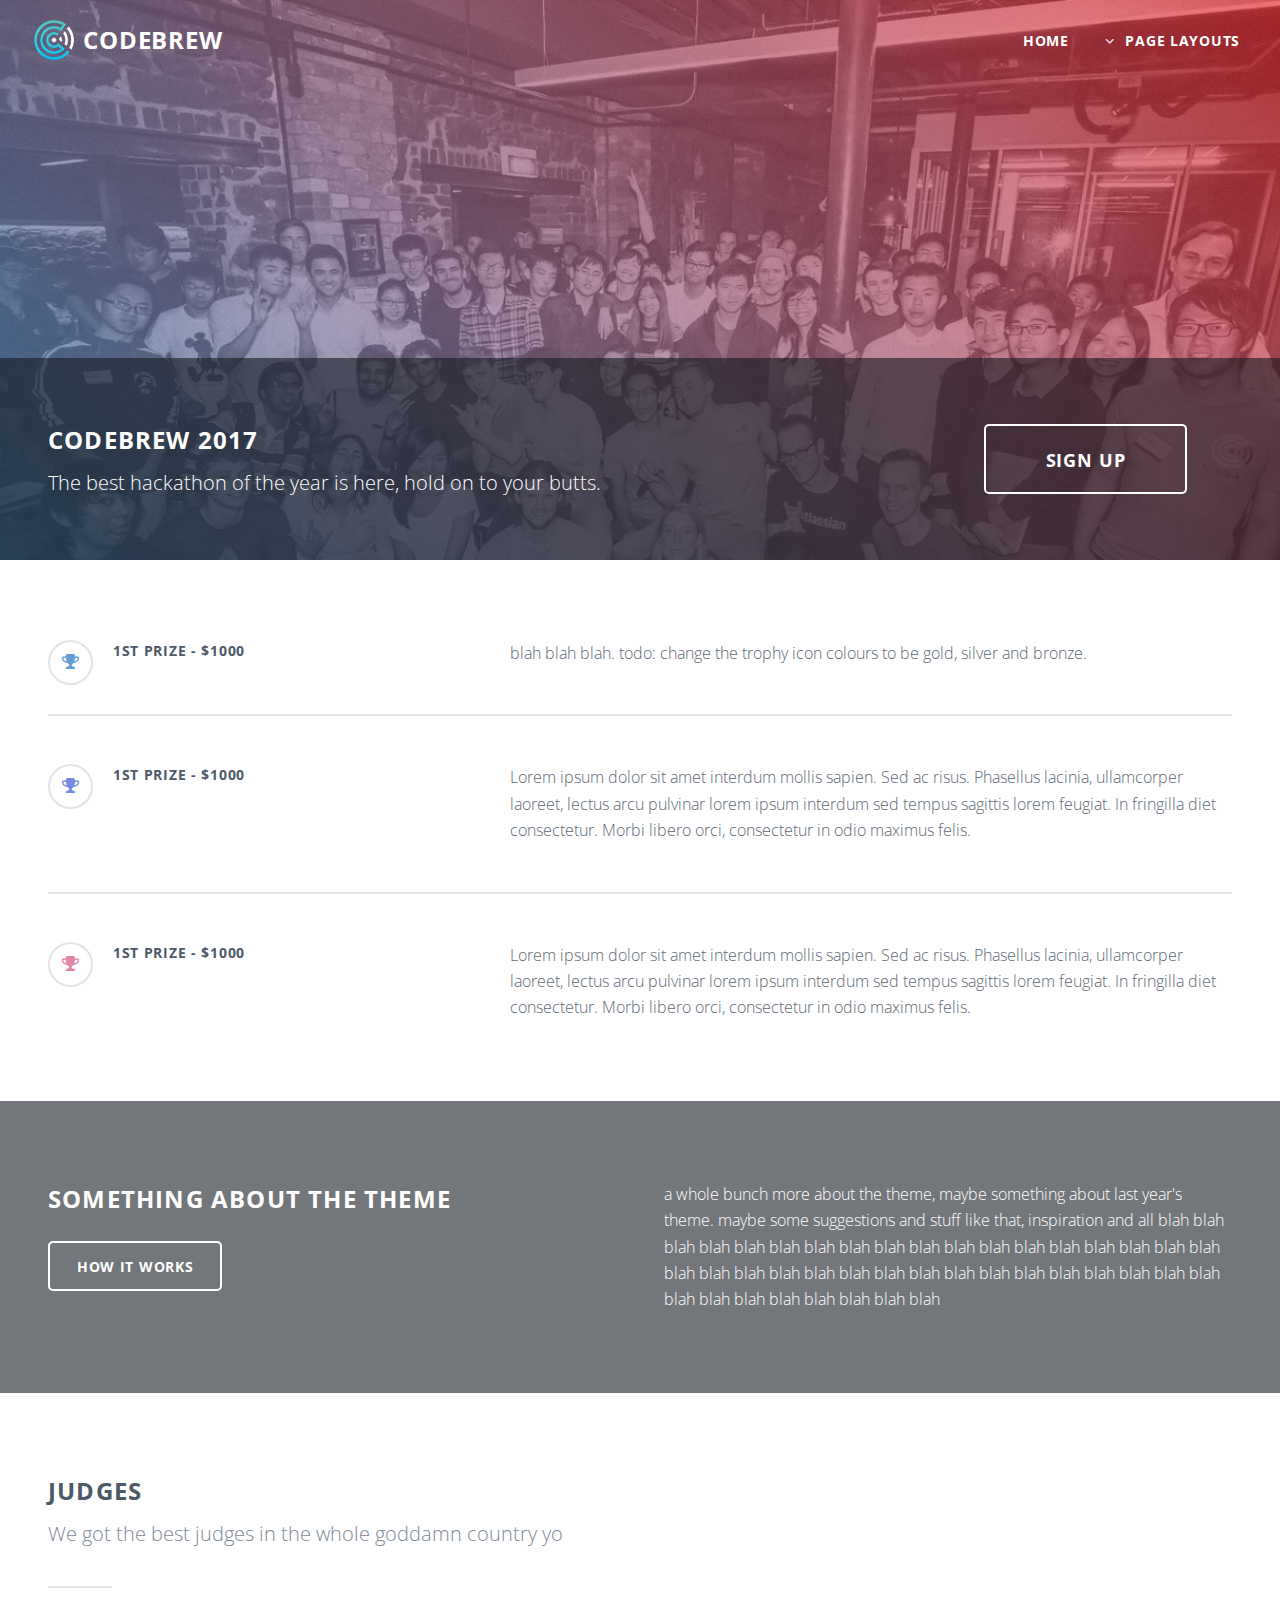
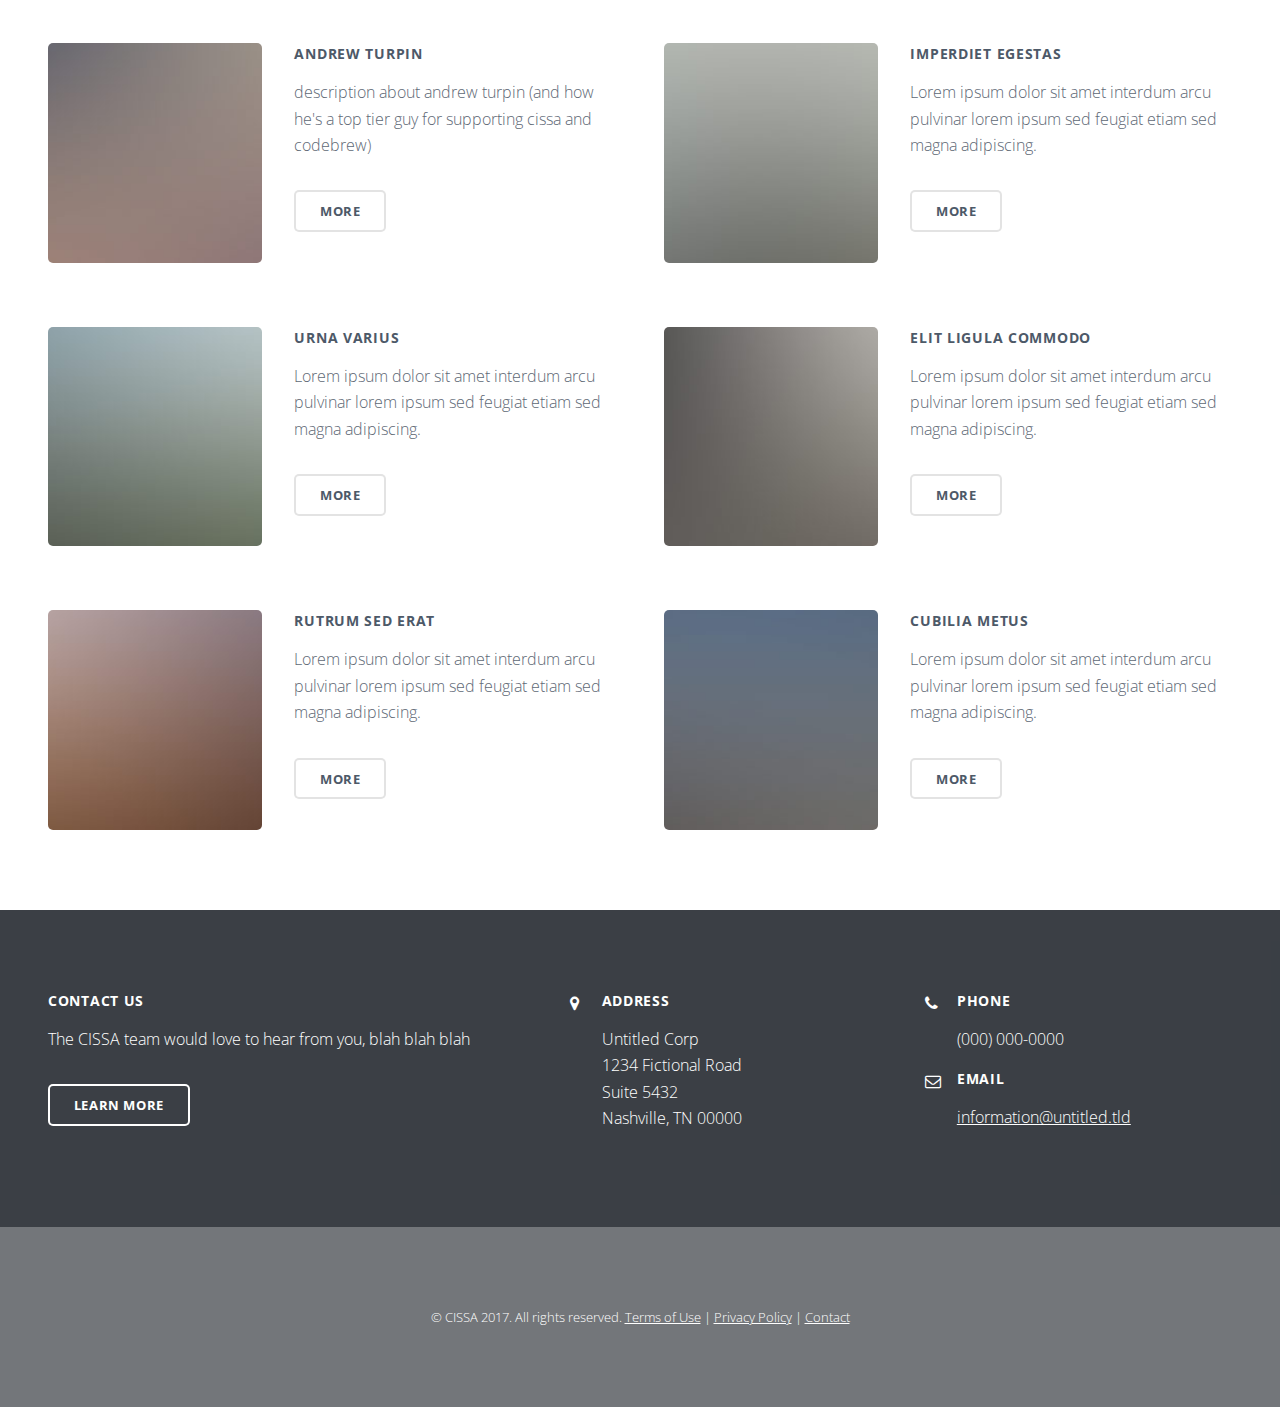
==== web/index.html @ c657a514 "Directory clean up and small readme added" ====
<!DOCTYPE HTML>
<!--
	Archetype by Pixelarity
	pixelarity.com @pixelarity
	License: pixelarity.com/license
-->
<html>
	<head>
		<title>Codebrew 2017</title>
		<meta charset="utf-8" />
		<meta name="viewport" content="width=device-width, initial-scale=1" />
		<!--[if lte IE 8]><script src="assets/js/ie/html5shiv.js"></script><![endif]-->
		<link rel="stylesheet" href="assets/css/main.css" />
		<!--[if lte IE 8]><link rel="stylesheet" href="assets/css/ie8.css" /><![endif]-->
		<!--[if lte IE 9]><link rel="stylesheet" href="assets/css/ie9.css" /><![endif]-->
	</head>
	<body class="landing">

		<!-- Header -->
			<header id="header" class="alt">
				<h1 id="logo"><a href="index.html">Codebrew</a></h1>
				<nav id="nav">
					<ul>
						<li><a href="index.html">Home</a></li>
						<li>
							<a href="#" class="submenu">Page Layouts</a>
							<ul>
								<li><a href="left-sidebar.html">Left Sidebar</a></li>
								<li><a href="right-sidebar.html">Right Sidebar</a></li>
								<li><a href="no-sidebar.html">No Sidebar</a></li>
								<li>
									<a href="#">Submenu</a>
									<ul>
										<li><a href="#">Option One</a></li>
										<li><a href="#">Option Two</a></li>
										<li><a href="#">Option Three</a></li>
										<li><a href="#">Option Four</a></li>
									</ul>
								</li>
							</ul>
						</li>
						<!--<li><a href="elements.html">Elements</a></li>-->
					</ul>
				</nav>
			</header>

		<!-- Banner -->
			<section id="banner">
				<div class="content">
					<div class="inner">
						<header>
							<h2>Codebrew 2017</h2>
							<p>The best hackathon of the year is here, hold on to your butts.</p>
						</header>
						<ul class="actions">
							<li><a href="#" class="button huge">Sign up</a></li>
						</ul>
					</div>
				</div>
			</section>

		<!-- One -->
			<section id="one" class="wrapper">
				<div class="inner">
					<ul class="features">
						<li>
							<h3 class="icon style1 fa-trophy">1st prize - $1000</h3>
							<p>blah blah blah. todo: change the trophy icon colours to be gold, silver and bronze.</p>
						</li>
						<li>
							<h3 class="icon style2 fa-trophy">1st prize - $1000</h3>
							<p>Lorem ipsum dolor sit amet interdum mollis sapien. Sed ac risus. Phasellus lacinia, ullamcorper laoreet, lectus arcu pulvinar lorem ipsum interdum sed tempus sagittis lorem feugiat. In fringilla diet consectetur. Morbi libero orci, consectetur in odio maximus felis.</p>
						</li>
						<li>
							<h3 class="icon style3 fa-trophy">1st prize - $1000</h3>
							<p>Lorem ipsum dolor sit amet interdum mollis sapien. Sed ac risus. Phasellus lacinia, ullamcorper laoreet, lectus arcu pulvinar lorem ipsum interdum sed tempus sagittis lorem feugiat. In fringilla diet consectetur. Morbi libero orci, consectetur in odio maximus felis.</p>
						</li>
					</ul>
				</div>
			</section>

		<!-- Two -->
			<section id="two" class="wrapper cta">
				<div class="inner">
					<header>
						<h2>something about the theme</h2>
						<ul class="actions">
							<li><a href="#" class="button big">How it works</a></li>
						</ul>
					</header>
					<p>a whole bunch more about the theme, maybe something about last year's theme. maybe some suggestions and stuff like that, inspiration 
					and all blah blah blah blah blah blah blah blah blah blah blah blah blah blah blah blah blah blah blah blah blah blah blah blah blah blah blah blah blah blah blah blah blah blah blah blah blah blah blah blah blah blah </p>
				</div>
			</section>

		<!-- Three -->
			<section id="three" class="wrapper">
				<div class="inner">
					<header class="major">
						<h2>Judges</h2>
						<p>We got the best judges in the whole goddamn country yo</p>
					</header>
					<div class="posts">
						<section class="post">
							<a href="#" class="image"><img src="images/pic01.jpg" alt="" /></a>
							<div class="content">
								<h3>andrew turpin</h3>
								<p>description about andrew turpin (and how he's a top tier guy for supporting cissa and codebrew)</p>
								<a href="#" class="button">More</a>
							</div>
						</section>
						<section class="post">
							<a href="#" class="image"><img src="images/pic02.jpg" alt="" /></a>
							<div class="content">
								<h3>Imperdiet egestas</h3>
								<p>Lorem ipsum dolor sit amet interdum arcu pulvinar lorem ipsum sed feugiat etiam sed magna adipiscing.</p>
								<a href="#" class="button">More</a>
							</div>
						</section>
						<section class="post">
							<a href="#" class="image"><img src="images/pic03.jpg" alt="" /></a>
							<div class="content">
								<h3>Urna varius</h3>
								<p>Lorem ipsum dolor sit amet interdum arcu pulvinar lorem ipsum sed feugiat etiam sed magna adipiscing.</p>
								<a href="#" class="button">More</a>
							</div>
						</section>
						<section class="post">
							<a href="#" class="image"><img src="images/pic04.jpg" alt="" /></a>
							<div class="content">
								<h3>Elit ligula commodo</h3>
								<p>Lorem ipsum dolor sit amet interdum arcu pulvinar lorem ipsum sed feugiat etiam sed magna adipiscing.</p>
								<a href="#" class="button">More</a>
							</div>
						</section>
						<section class="post">
							<a href="#" class="image"><img src="images/pic05.jpg" alt="" /></a>
							<div class="content">
								<h3>Rutrum sed erat</h3>
								<p>Lorem ipsum dolor sit amet interdum arcu pulvinar lorem ipsum sed feugiat etiam sed magna adipiscing.</p>
								<a href="#" class="button">More</a>
							</div>
						</section>
						<section class="post">
							<a href="#" class="image"><img src="images/pic06.jpg" alt="" /></a>
							<div class="content">
								<h3>Cubilia metus</h3>
								<p>Lorem ipsum dolor sit amet interdum arcu pulvinar lorem ipsum sed feugiat etiam sed magna adipiscing.</p>
								<a href="#" class="button">More</a>
							</div>
						</section>
					</div>
				</div>
			</section>

		<!-- Footer -->
			<footer id="footer">
				<div class="content">
					<div class="inner">
						<section class="about">
							<h3>Contact us</h3>
							<p>The CISSA team would love to hear from you, blah blah blah</p>
							<ul class="actions">
								<li><a href="#" class="button">Learn More</a></li>
							</ul>
						</section>
						<ul class="icons bulleted">
							<li class="icon fa-map-marker">
								<h3>Address</h3>
								<p>Untitled Corp<br />
								1234 Fictional Road<br />
								Suite 5432<br />
								Nashville, TN 00000</p>
							</li>
						</ul>
						<ul class="icons bulleted">
							<li class="icon fa-phone">
								<h3>Phone</h3>
								<p>(000) 000-0000</p>
							</li>
							<li class="icon fa-envelope-o">
								<h3>Email</h3>
								<p><a href="#">information@untitled.tld</a></p>
							</li>
						</ul>
					</div>
				</div>
				<p class="copyright">&copy; CISSA 2017. All rights reserved.<br />
				<a href="#">Terms of Use</a> | <a href="#">Privacy Policy</a> | <a href="#">Contact</a></p>
			</footer>

		<!-- Scripts -->
			<script src="assets/js/jquery.min.js"></script>
			<script src="assets/js/jquery.dropotron.min.js"></script>
			<script src="assets/js/jquery.scrollex.min.js"></script>
			<script src="assets/js/skel.min.js"></script>
			<script src="assets/js/util.js"></script>
			<!--[if lte IE 8]><script src="assets/js/ie/respond.min.js"></script><![endif]-->
			<script src="assets/js/main.js"></script>

	</body>
</html>
---- web/assets/css/main.css ----
@import url(font-awesome.min.css);
@import url("http://fonts.googleapis.com/css?family=Open+Sans:300italic,700italic,700,300");

/*
	Archetype by Pixelarity
	pixelarity.com @pixelarity
	License: pixelarity.com/license
*/

/* Reset */

	html, body, div, span, applet, object, iframe, h1, h2, h3, h4, h5, h6, p, blockquote, pre, a, abbr, acronym, address, big, cite, code, del, dfn, em, img, ins, kbd, q, s, samp, small, strike, strong, sub, sup, tt, var, b, u, i, center, dl, dt, dd, ol, ul, li, fieldset, form, label, legend, table, caption, tbody, tfoot, thead, tr, th, td, article, aside, canvas, details, embed, figure, figcaption, footer, header, hgroup, menu, nav, output, ruby, section, summary, time, mark, audio, video {
		margin: 0;
		padding: 0;
		border: 0;
		font-size: 100%;
		font: inherit;
		vertical-align: baseline;
	}

	article, aside, details, figcaption, figure, footer, header, hgroup, menu, nav, section {
		display: block;
	}

	body {
		line-height: 1;
	}

	ol, ul {
		list-style: none;
	}

	blockquote, q {
		quotes: none;
	}

	blockquote:before, blockquote:after, q:before, q:after {
		content: '';
		content: none;
	}

	table {
		border-collapse: collapse;
		border-spacing: 0;
	}

	body {
		-webkit-text-size-adjust: none;
	}

/* Box Model */

	*, *:before, *:after {
		-moz-box-sizing: border-box;
		-webkit-box-sizing: border-box;
		box-sizing: border-box;
	}

/* Grid */

	.row {
		border-bottom: solid 1px transparent;
		-moz-box-sizing: border-box;
		-webkit-box-sizing: border-box;
		box-sizing: border-box;
	}

	.row > * {
		float: left;
		-moz-box-sizing: border-box;
		-webkit-box-sizing: border-box;
		box-sizing: border-box;
	}

	.row:after, .row:before {
		content: '';
		display: block;
		clear: both;
		height: 0;
	}

	.row.uniform > * > :first-child {
		margin-top: 0;
	}

	.row.uniform > * > :last-child {
		margin-bottom: 0;
	}

	.row.\30 \25 > * {
		padding: 0 0 0 0em;
	}

	.row.\30 \25 {
		margin: 0 0 -1px 0em;
	}

	.row.uniform.\30 \25 > * {
		padding: 0em 0 0 0em;
	}

	.row.uniform.\30 \25 {
		margin: 0em 0 -1px 0em;
	}

	.row > * {
		padding: 0 0 0 2em;
	}

	.row {
		margin: 0 0 -1px -2em;
	}

	.row.uniform > * {
		padding: 2em 0 0 2em;
	}

	.row.uniform {
		margin: -2em 0 -1px -2em;
	}

	.row.\32 00\25 > * {
		padding: 0 0 0 4em;
	}

	.row.\32 00\25 {
		margin: 0 0 -1px -4em;
	}

	.row.uniform.\32 00\25 > * {
		padding: 4em 0 0 4em;
	}

	.row.uniform.\32 00\25 {
		margin: -4em 0 -1px -4em;
	}

	.row.\31 50\25 > * {
		padding: 0 0 0 3em;
	}

	.row.\31 50\25 {
		margin: 0 0 -1px -3em;
	}

	.row.uniform.\31 50\25 > * {
		padding: 3em 0 0 3em;
	}

	.row.uniform.\31 50\25 {
		margin: -3em 0 -1px -3em;
	}

	.row.\35 0\25 > * {
		padding: 0 0 0 1em;
	}

	.row.\35 0\25 {
		margin: 0 0 -1px -1em;
	}

	.row.uniform.\35 0\25 > * {
		padding: 1em 0 0 1em;
	}

	.row.uniform.\35 0\25 {
		margin: -1em 0 -1px -1em;
	}

	.row.\32 5\25 > * {
		padding: 0 0 0 0.5em;
	}

	.row.\32 5\25 {
		margin: 0 0 -1px -0.5em;
	}

	.row.uniform.\32 5\25 > * {
		padding: 0.5em 0 0 0.5em;
	}

	.row.uniform.\32 5\25 {
		margin: -0.5em 0 -1px -0.5em;
	}

	.\31 2u, .\31 2u\24 {
		width: 100%;
		clear: none;
		margin-left: 0;
	}

	.\31 1u, .\31 1u\24 {
		width: 91.6666666667%;
		clear: none;
		margin-left: 0;
	}

	.\31 0u, .\31 0u\24 {
		width: 83.3333333333%;
		clear: none;
		margin-left: 0;
	}

	.\39 u, .\39 u\24 {
		width: 75%;
		clear: none;
		margin-left: 0;
	}

	.\38 u, .\38 u\24 {
		width: 66.6666666667%;
		clear: none;
		margin-left: 0;
	}

	.\37 u, .\37 u\24 {
		width: 58.3333333333%;
		clear: none;
		margin-left: 0;
	}

	.\36 u, .\36 u\24 {
		width: 50%;
		clear: none;
		margin-left: 0;
	}

	.\35 u, .\35 u\24 {
		width: 41.6666666667%;
		clear: none;
		margin-left: 0;
	}

	.\34 u, .\34 u\24 {
		width: 33.3333333333%;
		clear: none;
		margin-left: 0;
	}

	.\33 u, .\33 u\24 {
		width: 25%;
		clear: none;
		margin-left: 0;
	}

	.\32 u, .\32 u\24 {
		width: 16.6666666667%;
		clear: none;
		margin-left: 0;
	}

	.\31 u, .\31 u\24 {
		width: 8.3333333333%;
		clear: none;
		margin-left: 0;
	}

	.\31 2u\24 + *,
	.\31 1u\24 + *,
	.\31 0u\24 + *,
	.\39 u\24 + *,
	.\38 u\24 + *,
	.\37 u\24 + *,
	.\36 u\24 + *,
	.\35 u\24 + *,
	.\34 u\24 + *,
	.\33 u\24 + *,
	.\32 u\24 + *,
	.\31 u\24 + * {
		clear: left;
	}

	.\-11u {
		margin-left: 91.66667%;
	}

	.\-10u {
		margin-left: 83.33333%;
	}

	.\-9u {
		margin-left: 75%;
	}

	.\-8u {
		margin-left: 66.66667%;
	}

	.\-7u {
		margin-left: 58.33333%;
	}

	.\-6u {
		margin-left: 50%;
	}

	.\-5u {
		margin-left: 41.66667%;
	}

	.\-4u {
		margin-left: 33.33333%;
	}

	.\-3u {
		margin-left: 25%;
	}

	.\-2u {
		margin-left: 16.66667%;
	}

	.\-1u {
		margin-left: 8.33333%;
	}

	@media screen and (max-width: 1680px) {

		.row > * {
			padding: 0 0 0 2em;
		}

		.row {
			margin: 0 0 -1px -2em;
		}

		.row.uniform > * {
			padding: 2em 0 0 2em;
		}

		.row.uniform {
			margin: -2em 0 -1px -2em;
		}

		.row.\32 00\25 > * {
			padding: 0 0 0 4em;
		}

		.row.\32 00\25 {
			margin: 0 0 -1px -4em;
		}

		.row.uniform.\32 00\25 > * {
			padding: 4em 0 0 4em;
		}

		.row.uniform.\32 00\25 {
			margin: -4em 0 -1px -4em;
		}

		.row.\31 50\25 > * {
			padding: 0 0 0 3em;
		}

		.row.\31 50\25 {
			margin: 0 0 -1px -3em;
		}

		.row.uniform.\31 50\25 > * {
			padding: 3em 0 0 3em;
		}

		.row.uniform.\31 50\25 {
			margin: -3em 0 -1px -3em;
		}

		.row.\35 0\25 > * {
			padding: 0 0 0 1em;
		}

		.row.\35 0\25 {
			margin: 0 0 -1px -1em;
		}

		.row.uniform.\35 0\25 > * {
			padding: 1em 0 0 1em;
		}

		.row.uniform.\35 0\25 {
			margin: -1em 0 -1px -1em;
		}

		.row.\32 5\25 > * {
			padding: 0 0 0 0.5em;
		}

		.row.\32 5\25 {
			margin: 0 0 -1px -0.5em;
		}

		.row.uniform.\32 5\25 > * {
			padding: 0.5em 0 0 0.5em;
		}

		.row.uniform.\32 5\25 {
			margin: -0.5em 0 -1px -0.5em;
		}

		.\31 2u\28xlarge\29, .\31 2u\24\28xlarge\29 {
			width: 100%;
			clear: none;
			margin-left: 0;
		}

		.\31 1u\28xlarge\29, .\31 1u\24\28xlarge\29 {
			width: 91.6666666667%;
			clear: none;
			margin-left: 0;
		}

		.\31 0u\28xlarge\29, .\31 0u\24\28xlarge\29 {
			width: 83.3333333333%;
			clear: none;
			margin-left: 0;
		}

		.\39 u\28xlarge\29, .\39 u\24\28xlarge\29 {
			width: 75%;
			clear: none;
			margin-left: 0;
		}

		.\38 u\28xlarge\29, .\38 u\24\28xlarge\29 {
			width: 66.6666666667%;
			clear: none;
			margin-left: 0;
		}

		.\37 u\28xlarge\29, .\37 u\24\28xlarge\29 {
			width: 58.3333333333%;
			clear: none;
			margin-left: 0;
		}

		.\36 u\28xlarge\29, .\36 u\24\28xlarge\29 {
			width: 50%;
			clear: none;
			margin-left: 0;
		}

		.\35 u\28xlarge\29, .\35 u\24\28xlarge\29 {
			width: 41.6666666667%;
			clear: none;
			margin-left: 0;
		}

		.\34 u\28xlarge\29, .\34 u\24\28xlarge\29 {
			width: 33.3333333333%;
			clear: none;
			margin-left: 0;
		}

		.\33 u\28xlarge\29, .\33 u\24\28xlarge\29 {
			width: 25%;
			clear: none;
			margin-left: 0;
		}

		.\32 u\28xlarge\29, .\32 u\24\28xlarge\29 {
			width: 16.6666666667%;
			clear: none;
			margin-left: 0;
		}

		.\31 u\28xlarge\29, .\31 u\24\28xlarge\29 {
			width: 8.3333333333%;
			clear: none;
			margin-left: 0;
		}

		.\31 2u\24\28xlarge\29 + *,
		.\31 1u\24\28xlarge\29 + *,
		.\31 0u\24\28xlarge\29 + *,
		.\39 u\24\28xlarge\29 + *,
		.\38 u\24\28xlarge\29 + *,
		.\37 u\24\28xlarge\29 + *,
		.\36 u\24\28xlarge\29 + *,
		.\35 u\24\28xlarge\29 + *,
		.\34 u\24\28xlarge\29 + *,
		.\33 u\24\28xlarge\29 + *,
		.\32 u\24\28xlarge\29 + *,
		.\31 u\24\28xlarge\29 + * {
			clear: left;
		}

		.\-11u\28xlarge\29 {
			margin-left: 91.66667%;
		}

		.\-10u\28xlarge\29 {
			margin-left: 83.33333%;
		}

		.\-9u\28xlarge\29 {
			margin-left: 75%;
		}

		.\-8u\28xlarge\29 {
			margin-left: 66.66667%;
		}

		.\-7u\28xlarge\29 {
			margin-left: 58.33333%;
		}

		.\-6u\28xlarge\29 {
			margin-left: 50%;
		}

		.\-5u\28xlarge\29 {
			margin-left: 41.66667%;
		}

		.\-4u\28xlarge\29 {
			margin-left: 33.33333%;
		}

		.\-3u\28xlarge\29 {
			margin-left: 25%;
		}

		.\-2u\28xlarge\29 {
			margin-left: 16.66667%;
		}

		.\-1u\28xlarge\29 {
			margin-left: 8.33333%;
		}

	}

	@media screen and (max-width: 1280px) {

		.row > * {
			padding: 0 0 0 2em;
		}

		.row {
			margin: 0 0 -1px -2em;
		}

		.row.uniform > * {
			padding: 2em 0 0 2em;
		}

		.row.uniform {
			margin: -2em 0 -1px -2em;
		}

		.row.\32 00\25 > * {
			padding: 0 0 0 4em;
		}

		.row.\32 00\25 {
			margin: 0 0 -1px -4em;
		}

		.row.uniform.\32 00\25 > * {
			padding: 4em 0 0 4em;
		}

		.row.uniform.\32 00\25 {
			margin: -4em 0 -1px -4em;
		}

		.row.\31 50\25 > * {
			padding: 0 0 0 3em;
		}

		.row.\31 50\25 {
			margin: 0 0 -1px -3em;
		}

		.row.uniform.\31 50\25 > * {
			padding: 3em 0 0 3em;
		}

		.row.uniform.\31 50\25 {
			margin: -3em 0 -1px -3em;
		}

		.row.\35 0\25 > * {
			padding: 0 0 0 1em;
		}

		.row.\35 0\25 {
			margin: 0 0 -1px -1em;
		}

		.row.uniform.\35 0\25 > * {
			padding: 1em 0 0 1em;
		}

		.row.uniform.\35 0\25 {
			margin: -1em 0 -1px -1em;
		}

		.row.\32 5\25 > * {
			padding: 0 0 0 0.5em;
		}

		.row.\32 5\25 {
			margin: 0 0 -1px -0.5em;
		}

		.row.uniform.\32 5\25 > * {
			padding: 0.5em 0 0 0.5em;
		}

		.row.uniform.\32 5\25 {
			margin: -0.5em 0 -1px -0.5em;
		}

		.\31 2u\28large\29, .\31 2u\24\28large\29 {
			width: 100%;
			clear: none;
			margin-left: 0;
		}

		.\31 1u\28large\29, .\31 1u\24\28large\29 {
			width: 91.6666666667%;
			clear: none;
			margin-left: 0;
		}

		.\31 0u\28large\29, .\31 0u\24\28large\29 {
			width: 83.3333333333%;
			clear: none;
			margin-left: 0;
		}

		.\39 u\28large\29, .\39 u\24\28large\29 {
			width: 75%;
			clear: none;
			margin-left: 0;
		}

		.\38 u\28large\29, .\38 u\24\28large\29 {
			width: 66.6666666667%;
			clear: none;
			margin-left: 0;
		}

		.\37 u\28large\29, .\37 u\24\28large\29 {
			width: 58.3333333333%;
			clear: none;
			margin-left: 0;
		}

		.\36 u\28large\29, .\36 u\24\28large\29 {
			width: 50%;
			clear: none;
			margin-left: 0;
		}

		.\35 u\28large\29, .\35 u\24\28large\29 {
			width: 41.6666666667%;
			clear: none;
			margin-left: 0;
		}

		.\34 u\28large\29, .\34 u\24\28large\29 {
			width: 33.3333333333%;
			clear: none;
			margin-left: 0;
		}

		.\33 u\28large\29, .\33 u\24\28large\29 {
			width: 25%;
			clear: none;
			margin-left: 0;
		}

		.\32 u\28large\29, .\32 u\24\28large\29 {
			width: 16.6666666667%;
			clear: none;
			margin-left: 0;
		}

		.\31 u\28large\29, .\31 u\24\28large\29 {
			width: 8.3333333333%;
			clear: none;
			margin-left: 0;
		}

		.\31 2u\24\28large\29 + *,
		.\31 1u\24\28large\29 + *,
		.\31 0u\24\28large\29 + *,
		.\39 u\24\28large\29 + *,
		.\38 u\24\28large\29 + *,
		.\37 u\24\28large\29 + *,
		.\36 u\24\28large\29 + *,
		.\35 u\24\28large\29 + *,
		.\34 u\24\28large\29 + *,
		.\33 u\24\28large\29 + *,
		.\32 u\24\28large\29 + *,
		.\31 u\24\28large\29 + * {
			clear: left;
		}

		.\-11u\28large\29 {
			margin-left: 91.66667%;
		}

		.\-10u\28large\29 {
			margin-left: 83.33333%;
		}

		.\-9u\28large\29 {
			margin-left: 75%;
		}

		.\-8u\28large\29 {
			margin-left: 66.66667%;
		}

		.\-7u\28large\29 {
			margin-left: 58.33333%;
		}

		.\-6u\28large\29 {
			margin-left: 50%;
		}

		.\-5u\28large\29 {
			margin-left: 41.66667%;
		}

		.\-4u\28large\29 {
			margin-left: 33.33333%;
		}

		.\-3u\28large\29 {
			margin-left: 25%;
		}

		.\-2u\28large\29 {
			margin-left: 16.66667%;
		}

		.\-1u\28large\29 {
			margin-left: 8.33333%;
		}

	}

	@media screen and (max-width: 980px) {

		.row > * {
			padding: 0 0 0 2em;
		}

		.row {
			margin: 0 0 -1px -2em;
		}

		.row.uniform > * {
			padding: 2em 0 0 2em;
		}

		.row.uniform {
			margin: -2em 0 -1px -2em;
		}

		.row.\32 00\25 > * {
			padding: 0 0 0 4em;
		}

		.row.\32 00\25 {
			margin: 0 0 -1px -4em;
		}

		.row.uniform.\32 00\25 > * {
			padding: 4em 0 0 4em;
		}

		.row.uniform.\32 00\25 {
			margin: -4em 0 -1px -4em;
		}

		.row.\31 50\25 > * {
			padding: 0 0 0 3em;
		}

		.row.\31 50\25 {
			margin: 0 0 -1px -3em;
		}

		.row.uniform.\31 50\25 > * {
			padding: 3em 0 0 3em;
		}

		.row.uniform.\31 50\25 {
			margin: -3em 0 -1px -3em;
		}

		.row.\35 0\25 > * {
			padding: 0 0 0 1em;
		}

		.row.\35 0\25 {
			margin: 0 0 -1px -1em;
		}

		.row.uniform.\35 0\25 > * {
			padding: 1em 0 0 1em;
		}

		.row.uniform.\35 0\25 {
			margin: -1em 0 -1px -1em;
		}

		.row.\32 5\25 > * {
			padding: 0 0 0 0.5em;
		}

		.row.\32 5\25 {
			margin: 0 0 -1px -0.5em;
		}

		.row.uniform.\32 5\25 > * {
			padding: 0.5em 0 0 0.5em;
		}

		.row.uniform.\32 5\25 {
			margin: -0.5em 0 -1px -0.5em;
		}

		.\31 2u\28medium\29, .\31 2u\24\28medium\29 {
			width: 100%;
			clear: none;
			margin-left: 0;
		}

		.\31 1u\28medium\29, .\31 1u\24\28medium\29 {
			width: 91.6666666667%;
			clear: none;
			margin-left: 0;
		}

		.\31 0u\28medium\29, .\31 0u\24\28medium\29 {
			width: 83.3333333333%;
			clear: none;
			margin-left: 0;
		}

		.\39 u\28medium\29, .\39 u\24\28medium\29 {
			width: 75%;
			clear: none;
			margin-left: 0;
		}

		.\38 u\28medium\29, .\38 u\24\28medium\29 {
			width: 66.6666666667%;
			clear: none;
			margin-left: 0;
		}

		.\37 u\28medium\29, .\37 u\24\28medium\29 {
			width: 58.3333333333%;
			clear: none;
			margin-left: 0;
		}

		.\36 u\28medium\29, .\36 u\24\28medium\29 {
			width: 50%;
			clear: none;
			margin-left: 0;
		}

		.\35 u\28medium\29, .\35 u\24\28medium\29 {
			width: 41.6666666667%;
			clear: none;
			margin-left: 0;
		}

		.\34 u\28medium\29, .\34 u\24\28medium\29 {
			width: 33.3333333333%;
			clear: none;
			margin-left: 0;
		}

		.\33 u\28medium\29, .\33 u\24\28medium\29 {
			width: 25%;
			clear: none;
			margin-left: 0;
		}

		.\32 u\28medium\29, .\32 u\24\28medium\29 {
			width: 16.6666666667%;
			clear: none;
			margin-left: 0;
		}

		.\31 u\28medium\29, .\31 u\24\28medium\29 {
			width: 8.3333333333%;
			clear: none;
			margin-left: 0;
		}

		.\31 2u\24\28medium\29 + *,
		.\31 1u\24\28medium\29 + *,
		.\31 0u\24\28medium\29 + *,
		.\39 u\24\28medium\29 + *,
		.\38 u\24\28medium\29 + *,
		.\37 u\24\28medium\29 + *,
		.\36 u\24\28medium\29 + *,
		.\35 u\24\28medium\29 + *,
		.\34 u\24\28medium\29 + *,
		.\33 u\24\28medium\29 + *,
		.\32 u\24\28medium\29 + *,
		.\31 u\24\28medium\29 + * {
			clear: left;
		}

		.\-11u\28medium\29 {
			margin-left: 91.66667%;
		}

		.\-10u\28medium\29 {
			margin-left: 83.33333%;
		}

		.\-9u\28medium\29 {
			margin-left: 75%;
		}

		.\-8u\28medium\29 {
			margin-left: 66.66667%;
		}

		.\-7u\28medium\29 {
			margin-left: 58.33333%;
		}

		.\-6u\28medium\29 {
			margin-left: 50%;
		}

		.\-5u\28medium\29 {
			margin-left: 41.66667%;
		}

		.\-4u\28medium\29 {
			margin-left: 33.33333%;
		}

		.\-3u\28medium\29 {
			margin-left: 25%;
		}

		.\-2u\28medium\29 {
			margin-left: 16.66667%;
		}

		.\-1u\28medium\29 {
			margin-left: 8.33333%;
		}

	}

	@media screen and (max-width: 736px) {

		.row > * {
			padding: 0 0 0 2em;
		}

		.row {
			margin: 0 0 -1px -2em;
		}

		.row.uniform > * {
			padding: 2em 0 0 2em;
		}

		.row.uniform {
			margin: -2em 0 -1px -2em;
		}

		.row.\32 00\25 > * {
			padding: 0 0 0 4em;
		}

		.row.\32 00\25 {
			margin: 0 0 -1px -4em;
		}

		.row.uniform.\32 00\25 > * {
			padding: 4em 0 0 4em;
		}

		.row.uniform.\32 00\25 {
			margin: -4em 0 -1px -4em;
		}

		.row.\31 50\25 > * {
			padding: 0 0 0 3em;
		}

		.row.\31 50\25 {
			margin: 0 0 -1px -3em;
		}

		.row.uniform.\31 50\25 > * {
			padding: 3em 0 0 3em;
		}

		.row.uniform.\31 50\25 {
			margin: -3em 0 -1px -3em;
		}

		.row.\35 0\25 > * {
			padding: 0 0 0 1em;
		}

		.row.\35 0\25 {
			margin: 0 0 -1px -1em;
		}

		.row.uniform.\35 0\25 > * {
			padding: 1em 0 0 1em;
		}

		.row.uniform.\35 0\25 {
			margin: -1em 0 -1px -1em;
		}

		.row.\32 5\25 > * {
			padding: 0 0 0 0.5em;
		}

		.row.\32 5\25 {
			margin: 0 0 -1px -0.5em;
		}

		.row.uniform.\32 5\25 > * {
			padding: 0.5em 0 0 0.5em;
		}

		.row.uniform.\32 5\25 {
			margin: -0.5em 0 -1px -0.5em;
		}

		.\31 2u\28small\29, .\31 2u\24\28small\29 {
			width: 100%;
			clear: none;
			margin-left: 0;
		}

		.\31 1u\28small\29, .\31 1u\24\28small\29 {
			width: 91.6666666667%;
			clear: none;
			margin-left: 0;
		}

		.\31 0u\28small\29, .\31 0u\24\28small\29 {
			width: 83.3333333333%;
			clear: none;
			margin-left: 0;
		}

		.\39 u\28small\29, .\39 u\24\28small\29 {
			width: 75%;
			clear: none;
			margin-left: 0;
		}

		.\38 u\28small\29, .\38 u\24\28small\29 {
			width: 66.6666666667%;
			clear: none;
			margin-left: 0;
		}

		.\37 u\28small\29, .\37 u\24\28small\29 {
			width: 58.3333333333%;
			clear: none;
			margin-left: 0;
		}

		.\36 u\28small\29, .\36 u\24\28small\29 {
			width: 50%;
			clear: none;
			margin-left: 0;
		}

		.\35 u\28small\29, .\35 u\24\28small\29 {
			width: 41.6666666667%;
			clear: none;
			margin-left: 0;
		}

		.\34 u\28small\29, .\34 u\24\28small\29 {
			width: 33.3333333333%;
			clear: none;
			margin-left: 0;
		}

		.\33 u\28small\29, .\33 u\24\28small\29 {
			width: 25%;
			clear: none;
			margin-left: 0;
		}

		.\32 u\28small\29, .\32 u\24\28small\29 {
			width: 16.6666666667%;
			clear: none;
			margin-left: 0;
		}

		.\31 u\28small\29, .\31 u\24\28small\29 {
			width: 8.3333333333%;
			clear: none;
			margin-left: 0;
		}

		.\31 2u\24\28small\29 + *,
		.\31 1u\24\28small\29 + *,
		.\31 0u\24\28small\29 + *,
		.\39 u\24\28small\29 + *,
		.\38 u\24\28small\29 + *,
		.\37 u\24\28small\29 + *,
		.\36 u\24\28small\29 + *,
		.\35 u\24\28small\29 + *,
		.\34 u\24\28small\29 + *,
		.\33 u\24\28small\29 + *,
		.\32 u\24\28small\29 + *,
		.\31 u\24\28small\29 + * {
			clear: left;
		}

		.\-11u\28small\29 {
			margin-left: 91.66667%;
		}

		.\-10u\28small\29 {
			margin-left: 83.33333%;
		}

		.\-9u\28small\29 {
			margin-left: 75%;
		}

		.\-8u\28small\29 {
			margin-left: 66.66667%;
		}

		.\-7u\28small\29 {
			margin-left: 58.33333%;
		}

		.\-6u\28small\29 {
			margin-left: 50%;
		}

		.\-5u\28small\29 {
			margin-left: 41.66667%;
		}

		.\-4u\28small\29 {
			margin-left: 33.33333%;
		}

		.\-3u\28small\29 {
			margin-left: 25%;
		}

		.\-2u\28small\29 {
			margin-left: 16.66667%;
		}

		.\-1u\28small\29 {
			margin-left: 8.33333%;
		}

	}

	@media screen and (max-width: 480px) {

		.row > * {
			padding: 0 0 0 2em;
		}

		.row {
			margin: 0 0 -1px -2em;
		}

		.row.uniform > * {
			padding: 2em 0 0 2em;
		}

		.row.uniform {
			margin: -2em 0 -1px -2em;
		}

		.row.\32 00\25 > * {
			padding: 0 0 0 4em;
		}

		.row.\32 00\25 {
			margin: 0 0 -1px -4em;
		}

		.row.uniform.\32 00\25 > * {
			padding: 4em 0 0 4em;
		}

		.row.uniform.\32 00\25 {
			margin: -4em 0 -1px -4em;
		}

		.row.\31 50\25 > * {
			padding: 0 0 0 3em;
		}

		.row.\31 50\25 {
			margin: 0 0 -1px -3em;
		}

		.row.uniform.\31 50\25 > * {
			padding: 3em 0 0 3em;
		}

		.row.uniform.\31 50\25 {
			margin: -3em 0 -1px -3em;
		}

		.row.\35 0\25 > * {
			padding: 0 0 0 1em;
		}

		.row.\35 0\25 {
			margin: 0 0 -1px -1em;
		}

		.row.uniform.\35 0\25 > * {
			padding: 1em 0 0 1em;
		}

		.row.uniform.\35 0\25 {
			margin: -1em 0 -1px -1em;
		}

		.row.\32 5\25 > * {
			padding: 0 0 0 0.5em;
		}

		.row.\32 5\25 {
			margin: 0 0 -1px -0.5em;
		}

		.row.uniform.\32 5\25 > * {
			padding: 0.5em 0 0 0.5em;
		}

		.row.uniform.\32 5\25 {
			margin: -0.5em 0 -1px -0.5em;
		}

		.\31 2u\28xsmall\29, .\31 2u\24\28xsmall\29 {
			width: 100%;
			clear: none;
			margin-left: 0;
		}

		.\31 1u\28xsmall\29, .\31 1u\24\28xsmall\29 {
			width: 91.6666666667%;
			clear: none;
			margin-left: 0;
		}

		.\31 0u\28xsmall\29, .\31 0u\24\28xsmall\29 {
			width: 83.3333333333%;
			clear: none;
			margin-left: 0;
		}

		.\39 u\28xsmall\29, .\39 u\24\28xsmall\29 {
			width: 75%;
			clear: none;
			margin-left: 0;
		}

		.\38 u\28xsmall\29, .\38 u\24\28xsmall\29 {
			width: 66.6666666667%;
			clear: none;
			margin-left: 0;
		}

		.\37 u\28xsmall\29, .\37 u\24\28xsmall\29 {
			width: 58.3333333333%;
			clear: none;
			margin-left: 0;
		}

		.\36 u\28xsmall\29, .\36 u\24\28xsmall\29 {
			width: 50%;
			clear: none;
			margin-left: 0;
		}

		.\35 u\28xsmall\29, .\35 u\24\28xsmall\29 {
			width: 41.6666666667%;
			clear: none;
			margin-left: 0;
		}

		.\34 u\28xsmall\29, .\34 u\24\28xsmall\29 {
			width: 33.3333333333%;
			clear: none;
			margin-left: 0;
		}

		.\33 u\28xsmall\29, .\33 u\24\28xsmall\29 {
			width: 25%;
			clear: none;
			margin-left: 0;
		}

		.\32 u\28xsmall\29, .\32 u\24\28xsmall\29 {
			width: 16.6666666667%;
			clear: none;
			margin-left: 0;
		}

		.\31 u\28xsmall\29, .\31 u\24\28xsmall\29 {
			width: 8.3333333333%;
			clear: none;
			margin-left: 0;
		}

		.\31 2u\24\28xsmall\29 + *,
		.\31 1u\24\28xsmall\29 + *,
		.\31 0u\24\28xsmall\29 + *,
		.\39 u\24\28xsmall\29 + *,
		.\38 u\24\28xsmall\29 + *,
		.\37 u\24\28xsmall\29 + *,
		.\36 u\24\28xsmall\29 + *,
		.\35 u\24\28xsmall\29 + *,
		.\34 u\24\28xsmall\29 + *,
		.\33 u\24\28xsmall\29 + *,
		.\32 u\24\28xsmall\29 + *,
		.\31 u\24\28xsmall\29 + * {
			clear: left;
		}

		.\-11u\28xsmall\29 {
			margin-left: 91.66667%;
		}

		.\-10u\28xsmall\29 {
			margin-left: 83.33333%;
		}

		.\-9u\28xsmall\29 {
			margin-left: 75%;
		}

		.\-8u\28xsmall\29 {
			margin-left: 66.66667%;
		}

		.\-7u\28xsmall\29 {
			margin-left: 58.33333%;
		}

		.\-6u\28xsmall\29 {
			margin-left: 50%;
		}

		.\-5u\28xsmall\29 {
			margin-left: 41.66667%;
		}

		.\-4u\28xsmall\29 {
			margin-left: 33.33333%;
		}

		.\-3u\28xsmall\29 {
			margin-left: 25%;
		}

		.\-2u\28xsmall\29 {
			margin-left: 16.66667%;
		}

		.\-1u\28xsmall\29 {
			margin-left: 8.33333%;
		}

	}

/* Basic */

	@-ms-viewport {
		width: device-width;
	}

	body {
		-ms-overflow-style: scrollbar;
	}

	@media screen and (max-width: 480px) {

		html, body {
			min-width: 320px;
		}

	}

	body {
		background: #fff;
	}

		body.is-loading *, body.is-loading *:before, body.is-loading *:after {
			-moz-animation: none !important;
			-webkit-animation: none !important;
			-ms-animation: none !important;
			animation: none !important;
			-moz-transition: none !important;
			-webkit-transition: none !important;
			-ms-transition: none !important;
			transition: none !important;
		}

/* Typography */

	body {
		background-color: #fff;
		color: #5e6875;
	}

	body, input, select, textarea {
		font-family: "Open Sans", Helvetica, sans-serif;
		font-size: 14pt;
		font-weight: 300;
		line-height: 1.65em;
	}

		@media screen and (max-width: 1680px) {

			body, input, select, textarea {
				font-size: 12pt;
			}

		}

		@media screen and (max-width: 736px) {

			body, input, select, textarea {
				font-size: 11pt;
			}

		}

	a {
		text-decoration: underline;
	}

		a:hover {
			text-decoration: none;
		}

	strong, b {
		font-weight: 700;
	}

	em, i {
		font-style: italic;
	}

	p {
		margin: 0 0 2em 0;
	}

	h1, h2, h3, h4, h5, h6 {
		font-weight: 700;
		line-height: 1em;
		margin: 0 0 1em 0;
		text-transform: uppercase;
		letter-spacing: 0.05em;
	}

		h1 a, h2 a, h3 a, h4 a, h5 a, h6 a {
			color: inherit;
			text-decoration: none;
		}

	h2 {
		font-size: 1.75em;
		line-height: 1.5em;
	}

	h3 {
		font-size: 0.9em;
		line-height: 1.5em;
	}

	h4 {
		font-size: 0.9em;
		line-height: 1.5em;
	}

	h5 {
		font-size: 0.9em;
		line-height: 1.5em;
	}

	h6 {
		font-size: 0.7em;
		line-height: 1.5em;
	}

	@media screen and (max-width: 1280px) {

		h2 {
			font-size: 1.5em;
		}

	}

	@media screen and (max-width: 736px) {

		h2 {
			font-size: 1.25em;
		}

	}

	sub {
		font-size: 0.8em;
		position: relative;
		top: 0.5em;
	}

	sup {
		font-size: 0.8em;
		position: relative;
		top: -0.5em;
	}

	blockquote {
		border-left: solid 4px;
		font-style: italic;
		margin: 0 0 2em 0;
		padding: 0.5em 0 0.5em 2em;
	}

	code {
		border-radius: 5px;
		border: solid 1px;
		font-family: "Courier New", monospace;
		font-size: 0.9em;
		margin: 0 0.25em;
		padding: 0.25em 0.65em;
	}

	pre {
		-webkit-overflow-scrolling: touch;
		font-family: "Courier New", monospace;
		font-size: 0.9em;
		margin: 0 0 2em 0;
	}

		pre code {
			display: block;
			line-height: 1.75em;
			padding: 1em 1.5em;
			overflow-x: auto;
		}

	hr {
		border: 0;
		border-bottom: solid 1px;
		margin: 3em 0;
	}

		hr.major {
			margin: 4em 0;
			border-bottom-width: 2px;
		}

	.align-left {
		text-align: left;
	}

	.align-center {
		text-align: center;
	}

	.align-right {
		text-align: right;
	}

	input, select, textarea {
		color: #4d5968;
	}

	a {
		color: #5f9dd2;
	}

	strong, b {
		color: #4d5968;
	}

	h1, h2, h3, h4, h5, h6 {
		color: #4d5968;
	}

	blockquote {
		border-left-color: rgba(144, 144, 144, 0.25);
	}

	code {
		background: rgba(144, 144, 144, 0.075);
		border-color: rgba(144, 144, 144, 0.25);
	}

	hr {
		border-bottom-color: rgba(144, 144, 144, 0.25);
	}

/* Box */

	.box {
		border-radius: 5px;
		border: solid 1px;
		margin-bottom: 2em;
		padding: 1.5em;
	}

		.box > :last-child,
		.box > :last-child > :last-child,
		.box > :last-child > :last-child > :last-child {
			margin-bottom: 0;
		}

		.box.alt {
			border: 0;
			border-radius: 0;
			padding: 0;
		}

	.box {
		border-color: rgba(144, 144, 144, 0.25);
	}

/* Button */

	input[type="submit"],
	input[type="reset"],
	input[type="button"],
	button,
	.button {
		-moz-appearance: none;
		-webkit-appearance: none;
		-ms-appearance: none;
		appearance: none;
		-moz-transition: background-color 0.2s ease-in-out, color 0.2s ease-in-out;
		-webkit-transition: background-color 0.2s ease-in-out, color 0.2s ease-in-out;
		-ms-transition: background-color 0.2s ease-in-out, color 0.2s ease-in-out;
		transition: background-color 0.2s ease-in-out, color 0.2s ease-in-out;
		border-radius: 5px;
		border: 0;
		cursor: pointer;
		display: inline-block;
		font-size: 0.8em;
		font-weight: 700;
		height: 3.25em;
		line-height: 3.35em;
		padding: 0 2em;
		text-align: center;
		text-decoration: none;
		white-space: nowrap;
	}

		input[type="submit"].icon,
		input[type="reset"].icon,
		input[type="button"].icon,
		button.icon,
		.button.icon {
			padding-left: 1.35em;
		}

			input[type="submit"].icon:before,
			input[type="reset"].icon:before,
			input[type="button"].icon:before,
			button.icon:before,
			.button.icon:before {
				margin-right: 0.5em;
			}

		input[type="submit"].fit,
		input[type="reset"].fit,
		input[type="button"].fit,
		button.fit,
		.button.fit {
			display: block;
			margin: 0 0 1em 0;
			width: 100%;
		}

		input[type="submit"].small,
		input[type="reset"].small,
		input[type="button"].small,
		button.small,
		.button.small {
			font-size: 0.6em;
		}

		input[type="submit"].big,
		input[type="reset"].big,
		input[type="button"].big,
		button.big,
		.button.big {
			font-size: 0.9em;
			height: 3.5em;
			line-height: 3.6em;
			padding: 0 2em;
		}

		input[type="submit"].huge,
		input[type="reset"].huge,
		input[type="button"].huge,
		button.huge,
		.button.huge {
			font-size: 1.1em;
			height: 4em;
			line-height: 4.1em;
			padding: 0 3.5em;
		}

			@media screen and (max-width: 980px) {

				input[type="submit"].huge,
				input[type="reset"].huge,
				input[type="button"].huge,
				button.huge,
				.button.huge {
					font-size: 0.9em;
					height: 3.5em;
					line-height: 3.6em;
					padding: 0 2em;
				}

			}

		input[type="submit"].disabled, input[type="submit"]:disabled,
		input[type="reset"].disabled,
		input[type="reset"]:disabled,
		input[type="button"].disabled,
		input[type="button"]:disabled,
		button.disabled,
		button:disabled,
		.button.disabled,
		.button:disabled {
			-moz-pointer-events: none;
			-webkit-pointer-events: none;
			-ms-pointer-events: none;
			pointer-events: none;
			opacity: 0.25;
		}

	input[type="submit"],
	input[type="reset"],
	input[type="button"],
	button,
	.button {
		background-color: transparent;
		box-shadow: inset 0 0 0 2px rgba(144, 144, 144, 0.25);
		color: #4d5968 !important;
		letter-spacing: 0.05em;
		text-transform: uppercase;
	}

		input[type="submit"]:hover,
		input[type="reset"]:hover,
		input[type="button"]:hover,
		button:hover,
		.button:hover {
			background-color: rgba(144, 144, 144, 0.075);
		}

		input[type="submit"]:active,
		input[type="reset"]:active,
		input[type="button"]:active,
		button:active,
		.button:active {
			background-color: rgba(144, 144, 144, 0.2);
		}

		input[type="submit"].icon:before,
		input[type="reset"].icon:before,
		input[type="button"].icon:before,
		button.icon:before,
		.button.icon:before {
			color: #7e8895;
		}

		input[type="submit"].special,
		input[type="reset"].special,
		input[type="button"].special,
		button.special,
		.button.special {
			box-shadow: none;
			background-color: #5f9dd2;
			color: #ffffff !important;
		}

			input[type="submit"].special:hover,
			input[type="reset"].special:hover,
			input[type="button"].special:hover,
			button.special:hover,
			.button.special:hover {
				background-color: #73a9d8;
			}

			input[type="submit"].special:active,
			input[type="reset"].special:active,
			input[type="button"].special:active,
			button.special:active,
			.button.special:active {
				background-color: #4b91cc;
			}

			input[type="submit"].special.icon:before,
			input[type="reset"].special.icon:before,
			input[type="button"].special.icon:before,
			button.special.icon:before,
			.button.special.icon:before {
				color: #bfd7ed;
			}

/* Form */

	form {
		margin: 0 0 2em 0;
	}

	label {
		display: block;
		font-size: 0.9em;
		font-weight: 700;
		margin: 0 0 1em 0;
	}

	input[type="text"],
	input[type="password"],
	input[type="email"],
	select,
	textarea {
		-moz-appearance: none;
		-webkit-appearance: none;
		-ms-appearance: none;
		appearance: none;
		border-radius: 5px;
		border: none;
		border: solid 1px;
		color: inherit;
		display: block;
		outline: 0;
		padding: 0 1em;
		text-decoration: none;
		width: 100%;
	}

		input[type="text"]:invalid,
		input[type="password"]:invalid,
		input[type="email"]:invalid,
		select:invalid,
		textarea:invalid {
			box-shadow: none;
		}

	.select-wrapper {
		text-decoration: none;
		display: block;
		position: relative;
	}

		.select-wrapper:before {
			-moz-osx-font-smoothing: grayscale;
			-webkit-font-smoothing: antialiased;
			font-family: FontAwesome;
			font-style: normal;
			font-weight: normal;
			text-transform: none !important;
		}

		.select-wrapper:before {
			content: '\f078';
			display: block;
			height: 2.75em;
			line-height: 2.75em;
			pointer-events: none;
			position: absolute;
			right: 0;
			text-align: center;
			top: 0;
			width: 2.75em;
		}

		.select-wrapper select::-ms-expand {
			display: none;
		}

	input[type="text"],
	input[type="password"],
	input[type="email"],
	select {
		height: 2.75em;
	}

	textarea {
		padding: 0.75em 1em;
	}

	input[type="checkbox"],
	input[type="radio"] {
		-moz-appearance: none;
		-webkit-appearance: none;
		-ms-appearance: none;
		appearance: none;
		display: block;
		float: left;
		margin-right: -2em;
		opacity: 0;
		width: 1em;
		z-index: -1;
	}

		input[type="checkbox"] + label,
		input[type="radio"] + label {
			text-decoration: none;
			cursor: pointer;
			display: inline-block;
			font-size: 1em;
			font-weight: 300;
			padding-left: 2.4em;
			padding-right: 0.75em;
			position: relative;
		}

			input[type="checkbox"] + label:before,
			input[type="radio"] + label:before {
				-moz-osx-font-smoothing: grayscale;
				-webkit-font-smoothing: antialiased;
				font-family: FontAwesome;
				font-style: normal;
				font-weight: normal;
				text-transform: none !important;
			}

			input[type="checkbox"] + label:before,
			input[type="radio"] + label:before {
				border-radius: 5px;
				border: solid 1px;
				content: '';
				display: inline-block;
				height: 1.65em;
				left: 0;
				line-height: 1.58125em;
				position: absolute;
				text-align: center;
				top: 0;
				width: 1.65em;
			}

		input[type="checkbox"]:checked + label:before,
		input[type="radio"]:checked + label:before {
			content: '\f00c';
		}

	input[type="checkbox"] + label:before {
		border-radius: 5px;
	}

	input[type="radio"] + label:before {
		border-radius: 100%;
	}

	::-webkit-input-placeholder {
		opacity: 1.0;
	}

	:-moz-placeholder {
		opacity: 1.0;
	}

	::-moz-placeholder {
		opacity: 1.0;
	}

	:-ms-input-placeholder {
		opacity: 1.0;
	}

	.formerize-placeholder {
		opacity: 1.0;
	}

	label {
		color: #4d5968;
	}

	input[type="text"],
	input[type="password"],
	input[type="email"],
	select,
	textarea {
		background: rgba(144, 144, 144, 0.075);
		border-color: rgba(144, 144, 144, 0.25);
	}

		input[type="text"]:focus,
		input[type="password"]:focus,
		input[type="email"]:focus,
		select:focus,
		textarea:focus {
			border-color: #5f9dd2;
			box-shadow: 0 0 0 1px #5f9dd2;
		}

	.select-wrapper:before {
		color: rgba(144, 144, 144, 0.25);
	}

	input[type="checkbox"] + label,
	input[type="radio"] + label {
		color: #5e6875;
	}

		input[type="checkbox"] + label:before,
		input[type="radio"] + label:before {
			background: rgba(144, 144, 144, 0.075);
			border-color: rgba(144, 144, 144, 0.25);
		}

	input[type="checkbox"]:checked + label:before,
	input[type="radio"]:checked + label:before {
		background-color: #5f9dd2;
		border-color: #5f9dd2;
		color: #ffffff;
	}

	input[type="checkbox"]:focus + label:before,
	input[type="radio"]:focus + label:before {
		border-color: #5f9dd2;
		box-shadow: 0 0 0 1px #5f9dd2;
	}

	::-webkit-input-placeholder {
		color: #7e8895 !important;
	}

	:-moz-placeholder {
		color: #7e8895 !important;
	}

	::-moz-placeholder {
		color: #7e8895 !important;
	}

	:-ms-input-placeholder {
		color: #7e8895 !important;
	}

	.formerize-placeholder {
		color: #7e8895 !important;
	}

/* Icon */

	.icon {
		text-decoration: none;
		border-bottom: none;
		position: relative;
	}

		.icon:before {
			-moz-osx-font-smoothing: grayscale;
			-webkit-font-smoothing: antialiased;
			font-family: FontAwesome;
			font-style: normal;
			font-weight: normal;
			text-transform: none !important;
		}

		.icon > .label {
			display: none;
		}

/* Image */

	.image {
		border-radius: 5px;
		border: 0;
		display: inline-block;
		position: relative;
	}

		.image img {
			border-radius: 5px;
			display: block;
		}

		.image.left, .image.right {
			max-width: 40%;
		}

			.image.left img, .image.right img {
				width: 100%;
			}

		.image.left {
			float: left;
			margin: 0 1.5em 1em 0;
			top: 0.25em;
		}

		.image.right {
			float: right;
			margin: 0 0 1em 1.5em;
			top: 0.25em;
		}

		.image.fit {
			display: block;
			margin: 0 0 2em 0;
			width: 100%;
		}

			.image.fit img {
				width: 100%;
			}

		.image.main {
			display: block;
			margin: 0 0 3em 0;
			width: 100%;
		}

			.image.main img {
				width: 100%;
			}

/* List */

	ol {
		list-style: decimal;
		margin: 0 0 2em 0;
		padding-left: 1.25em;
	}

		ol li {
			padding-left: 0.25em;
		}

	ul {
		list-style: disc;
		margin: 0 0 2em 0;
		padding-left: 1em;
	}

		ul li {
			padding-left: 0.5em;
		}

		ul.alt {
			list-style: none;
			padding-left: 0;
		}

			ul.alt li {
				border-top: solid 1px;
				padding: 0.5em 0;
			}

				ul.alt li:first-child {
					border-top: 0;
					padding-top: 0;
				}

		ul.icons {
			cursor: default;
			list-style: none;
			padding-left: 0;
		}

			ul.icons li {
				display: inline-block;
				padding: 0 1em 0 0;
			}

				ul.icons li:last-child {
					padding-right: 0;
				}

				ul.icons li .icon:before {
					font-size: 2em;
				}

			ul.icons.bulleted li {
				padding-left: 2em;
				position: relative;
				display: block;
			}

				ul.icons.bulleted li.icon:before {
					left: 0;
					position: absolute;
					top: 0;
				}

				ul.icons.bulleted li > :last-child {
					margin-bottom: 1em;
				}

		ul.actions {
			cursor: default;
			list-style: none;
			padding-left: 0;
		}

			ul.actions li {
				display: inline-block;
				padding: 0 1em 0 0;
				vertical-align: middle;
			}

				ul.actions li:last-child {
					padding-right: 0;
				}

			ul.actions.small li {
				padding: 0 0.5em 0 0;
			}

			ul.actions.vertical li {
				display: block;
				padding: 1em 0 0 0;
			}

				ul.actions.vertical li:first-child {
					padding-top: 0;
				}

				ul.actions.vertical li > * {
					margin-bottom: 0;
				}

			ul.actions.vertical.small li {
				padding: 0.5em 0 0 0;
			}

				ul.actions.vertical.small li:first-child {
					padding-top: 0;
				}

			ul.actions.fit {
				display: table;
				margin-left: -1em;
				padding: 0;
				table-layout: fixed;
				width: calc(100% + 1em);
			}

				ul.actions.fit li {
					display: table-cell;
					padding: 0 0 0 1em;
				}

					ul.actions.fit li > * {
						margin-bottom: 0;
					}

				ul.actions.fit.small {
					margin-left: -0.5em;
					width: calc(100% + 0.5em);
				}

					ul.actions.fit.small li {
						padding: 0 0 0 0.5em;
					}

		ul.features {
			list-style: none;
			padding: 0;
		}

			ul.features li {
				display: -moz-flex;
				display: -webkit-flex;
				display: -ms-flex;
				display: flex;
				border-top: solid 2px;
				margin: 3em 0 0 0;
				padding: 3em 0 0 0;
			}

				ul.features li h3 {
					margin-bottom: 0;
					min-width: 20em;
					padding-left: 4.5em;
					position: relative;
					width: 35%;
					-ms-flex: auto;
				}

					ul.features li h3:before {
						border-radius: 100%;
						border: solid 2px;
						font-size: 1.25em;
						height: 2.5em;
						left: 0;
						line-height: 2.25em;
						position: absolute;
						text-align: center;
						top: 0;
						width: 2.5em;
					}

				ul.features li p {
					width: 65%;
					-ms-flex: auto;
					margin-bottom: 0;
					padding-left: 3em;
				}

				ul.features li:first-child {
					border-top: 0;
					margin-top: 0;
					padding-top: 0;
				}

			@media screen and (max-width: 736px) {

				ul.features li h3 {
					min-width: 15em;
				}

				ul.features li p {
					padding-left: 2em;
				}

			}

			@media screen and (max-width: 480px) {

				ul.features li {
					-moz-flex-direction: column;
					-webkit-flex-direction: column;
					-ms-flex-direction: column;
					flex-direction: column;
				}

					ul.features li h3 {
						width: 100%;
						margin: 0 0 2em 0;
						padding-left: 4.25em;
					}

					ul.features li p {
						padding-left: 3.75em;
						width: 100%;
					}

			}

	dl {
		margin: 0 0 2em 0;
	}

		dl dt {
			display: block;
			font-weight: 700;
			margin: 0 0 1em 0;
		}

		dl dd {
			margin-left: 2em;
		}

	ul.alt li {
		border-top-color: rgba(144, 144, 144, 0.25);
	}

	ul.features li {
		border-top-color: rgba(144, 144, 144, 0.25);
	}

		ul.features li h3:before {
			border-color: rgba(144, 144, 144, 0.25);
		}

		ul.features li:nth-child(3n - 2) h3:before {
			color: #5f9dd2;
		}

		ul.features li:nth-child(3n - 1) h3:before {
			color: #758ce1;
		}

		ul.features li:nth-child(3n) h3:before {
			color: #e286a9;
		}

/* Posts */

	.posts {
		display: -moz-flex;
		display: -webkit-flex;
		display: -ms-flex;
		display: flex;
		-moz-flex-wrap: wrap;
		-webkit-flex-wrap: wrap;
		-ms-flex-wrap: wrap;
		flex-wrap: wrap;
		margin: 0 0 2em 0;
	}

		.posts .post {
			display: -moz-flex;
			display: -webkit-flex;
			display: -ms-flex;
			display: flex;
		}

			.posts .post .image {
				display: block;
				margin-right: 2em;
				width: 40%;
				-ms-flex: auto;
			}

				.posts .post .image img {
					display: block;
					width: 100%;
				}

			.posts .post .content {
				width: 60%;
				-ms-flex: auto;
			}

				.posts .post .content > :last-child {
					margin-bottom: 0;
				}

		.posts > * {
			margin: 0 0 4em 0;
			padding: 0 1.5em;
			width: 50%;
		}

		.posts > :nth-child(2n) {
			padding-right: 0;
		}

		.posts > :nth-child(2n + 1) {
			padding-left: 0;
		}

		.posts > :nth-last-child(1), .posts > :nth-last-child(2) {
			margin-bottom: 0;
		}

		@media screen and (max-width: 980px) {

			.posts .post .image {
				width: 30%;
			}

			.posts .post .content {
				width: 70%;
			}

			.posts > * {
				margin: 0 0 3em 0 !important;
				padding: 0;
				width: 100%;
			}

			.posts > :last-child {
				margin-bottom: 0 !important;
			}

		}

		@media screen and (max-width: 736px) {

			.posts .post .image {
				width: 30%;
				min-width: 6em;
			}

			.posts .post .content {
				width: 70%;
			}

		}

		@media screen and (max-width: 480px) {

			.posts .post .image {
				margin-right: 1.5em;
			}

		}

/* Section/Article */

	section.special, article.special {
		text-align: center;
	}

	header p {
		position: relative;
		margin: 0 0 1.5em 0;
	}

	header h2 + p {
		font-size: 1.25em;
		margin-top: -0.7em;
		line-height: 1.5em;
	}

	header h3 + p {
		font-size: 1.1em;
		margin-top: -0.5em;
		line-height: 1.5em;
	}

	header h4 + p,
	header h5 + p,
	header h6 + p {
		font-size: 0.9em;
		margin-top: -0.6em;
		line-height: 1.5em;
	}

	header.major {
		margin: 0 0 3em 0;
	}

		header.major p {
			margin-bottom: 1em;
		}

		header.major:after {
			content: '';
			display: inline-block;
			height: 2px;
			width: 4em;
		}

	@media screen and (max-width: 736px) {

		header p {
			font-size: 1em !important;
		}

		header.major {
			margin: 0 0 2em 0;
		}

	}

	header p {
		color: #7e8895;
	}

	header.major:after {
		background-color: rgba(144, 144, 144, 0.25);
	}

/* Table */

	.table-wrapper {
		-webkit-overflow-scrolling: touch;
		overflow-x: auto;
	}

	table {
		margin: 0 0 2em 0;
		width: 100%;
	}

		table tbody tr {
			border: solid 1px;
			border-left: 0;
			border-right: 0;
		}

		table td {
			padding: 0.75em 0.75em;
		}

		table th {
			font-size: 0.9em;
			font-weight: 700;
			padding: 0 0.75em 0.75em 0.75em;
			text-align: left;
		}

		table thead {
			border-bottom: solid 2px;
		}

		table tfoot {
			border-top: solid 2px;
		}

		table.alt {
			border-collapse: separate;
		}

			table.alt tbody tr td {
				border: solid 1px;
				border-left-width: 0;
				border-top-width: 0;
			}

				table.alt tbody tr td:first-child {
					border-left-width: 1px;
				}

			table.alt tbody tr:first-child td {
				border-top-width: 1px;
			}

			table.alt thead {
				border-bottom: 0;
			}

			table.alt tfoot {
				border-top: 0;
			}

	table tbody tr {
		border-color: rgba(144, 144, 144, 0.25);
	}

		table tbody tr:nth-child(2n + 1) {
			background-color: rgba(144, 144, 144, 0.075);
		}

	table th {
		color: #4d5968;
	}

	table thead {
		border-bottom-color: rgba(144, 144, 144, 0.25);
	}

	table tfoot {
		border-top-color: rgba(144, 144, 144, 0.25);
	}

	table.alt tbody tr td {
		border-color: rgba(144, 144, 144, 0.25);
	}

/* Wrapper */

	.wrapper {
		padding: 6.5em 0 4.5em 0 ;
		position: relative;
	}

		.wrapper > .inner {
			margin: 0 auto;
			width: 70em;
		}

		.wrapper.style1 {
			background-color: #5f9dd2;
			color: #d7e6f3;
		}

			.wrapper.style1 input, .wrapper.style1 select, .wrapper.style1 textarea {
				color: #ffffff;
			}

			.wrapper.style1 a {
				color: #ffffff;
			}

			.wrapper.style1 strong, .wrapper.style1 b {
				color: #ffffff;
			}

			.wrapper.style1 h1, .wrapper.style1 h2, .wrapper.style1 h3, .wrapper.style1 h4, .wrapper.style1 h5, .wrapper.style1 h6 {
				color: #ffffff;
			}

			.wrapper.style1 blockquote {
				border-left-color: rgba(255, 255, 255, 0.25);
			}

			.wrapper.style1 code {
				background: rgba(255, 255, 255, 0.075);
				border-color: rgba(255, 255, 255, 0.25);
			}

			.wrapper.style1 hr {
				border-bottom-color: rgba(255, 255, 255, 0.25);
			}

			.wrapper.style1 .box {
				border-color: rgba(255, 255, 255, 0.25);
			}

			.wrapper.style1 input[type="submit"],
			.wrapper.style1 input[type="reset"],
			.wrapper.style1 input[type="button"],
			.wrapper.style1 button,
			.wrapper.style1 .button {
				background-color: transparent;
				box-shadow: inset 0 0 0 2px rgba(255, 255, 255, 0.25);
				color: #ffffff !important;
				letter-spacing: 0.05em;
				text-transform: uppercase;
			}

				.wrapper.style1 input[type="submit"]:hover,
				.wrapper.style1 input[type="reset"]:hover,
				.wrapper.style1 input[type="button"]:hover,
				.wrapper.style1 button:hover,
				.wrapper.style1 .button:hover {
					background-color: rgba(255, 255, 255, 0.075);
				}

				.wrapper.style1 input[type="submit"]:active,
				.wrapper.style1 input[type="reset"]:active,
				.wrapper.style1 input[type="button"]:active,
				.wrapper.style1 button:active,
				.wrapper.style1 .button:active {
					background-color: rgba(255, 255, 255, 0.2);
				}

				.wrapper.style1 input[type="submit"].icon:before,
				.wrapper.style1 input[type="reset"].icon:before,
				.wrapper.style1 input[type="button"].icon:before,
				.wrapper.style1 button.icon:before,
				.wrapper.style1 .button.icon:before {
					color: #bfd7ed;
				}

				.wrapper.style1 input[type="submit"].special,
				.wrapper.style1 input[type="reset"].special,
				.wrapper.style1 input[type="button"].special,
				.wrapper.style1 button.special,
				.wrapper.style1 .button.special {
					box-shadow: none;
					background-color: #ffffff;
					color: #5f9dd2 !important;
				}

					.wrapper.style1 input[type="submit"].special.icon:before,
					.wrapper.style1 input[type="reset"].special.icon:before,
					.wrapper.style1 input[type="button"].special.icon:before,
					.wrapper.style1 button.special.icon:before,
					.wrapper.style1 .button.special.icon:before {
						color: #bfd7ed;
					}

			.wrapper.style1 label {
				color: #ffffff;
			}

			.wrapper.style1 input[type="text"],
			.wrapper.style1 input[type="password"],
			.wrapper.style1 input[type="email"],
			.wrapper.style1 select,
			.wrapper.style1 textarea {
				background: rgba(255, 255, 255, 0.075);
				border-color: rgba(255, 255, 255, 0.25);
			}

				.wrapper.style1 input[type="text"]:focus,
				.wrapper.style1 input[type="password"]:focus,
				.wrapper.style1 input[type="email"]:focus,
				.wrapper.style1 select:focus,
				.wrapper.style1 textarea:focus {
					border-color: #ffffff;
					box-shadow: 0 0 0 1px #ffffff;
				}

			.wrapper.style1 .select-wrapper:before {
				color: rgba(255, 255, 255, 0.25);
			}

			.wrapper.style1 input[type="checkbox"] + label,
			.wrapper.style1 input[type="radio"] + label {
				color: #d7e6f3;
			}

				.wrapper.style1 input[type="checkbox"] + label:before,
				.wrapper.style1 input[type="radio"] + label:before {
					background: rgba(255, 255, 255, 0.075);
					border-color: rgba(255, 255, 255, 0.25);
				}

			.wrapper.style1 input[type="checkbox"]:checked + label:before,
			.wrapper.style1 input[type="radio"]:checked + label:before {
				background-color: #ffffff;
				border-color: #ffffff;
				color: #5f9dd2;
			}

			.wrapper.style1 input[type="checkbox"]:focus + label:before,
			.wrapper.style1 input[type="radio"]:focus + label:before {
				border-color: #ffffff;
				box-shadow: 0 0 0 1px #ffffff;
			}

			.wrapper.style1 ::-webkit-input-placeholder {
				color: #bfd7ed !important;
			}

			.wrapper.style1 :-moz-placeholder {
				color: #bfd7ed !important;
			}

			.wrapper.style1 ::-moz-placeholder {
				color: #bfd7ed !important;
			}

			.wrapper.style1 :-ms-input-placeholder {
				color: #bfd7ed !important;
			}

			.wrapper.style1 .formerize-placeholder {
				color: #bfd7ed !important;
			}

			.wrapper.style1 ul.alt li {
				border-top-color: rgba(255, 255, 255, 0.25);
			}

			.wrapper.style1 ul.features li {
				border-top-color: rgba(255, 255, 255, 0.25);
			}

				.wrapper.style1 ul.features li h3:before {
					border-color: rgba(255, 255, 255, 0.25);
				}

				.wrapper.style1 ul.features li h3:before {
					color: #ffffff;
				}

			.wrapper.style1 header p {
				color: #bfd7ed;
			}

			.wrapper.style1 header.major:after {
				background-color: rgba(255, 255, 255, 0.25);
			}

			.wrapper.style1 table tbody tr {
				border-color: rgba(255, 255, 255, 0.25);
			}

				.wrapper.style1 table tbody tr:nth-child(2n + 1) {
					background-color: rgba(255, 255, 255, 0.075);
				}

			.wrapper.style1 table th {
				color: #ffffff;
			}

			.wrapper.style1 table thead {
				border-bottom-color: rgba(255, 255, 255, 0.25);
			}

			.wrapper.style1 table tfoot {
				border-top-color: rgba(255, 255, 255, 0.25);
			}

			.wrapper.style1 table.alt tbody tr td {
				border-color: rgba(255, 255, 255, 0.25);
			}

		.wrapper.style2 {
			background-color: #758ce1;
			color: #dce2f7;
		}

			.wrapper.style2 input, .wrapper.style2 select, .wrapper.style2 textarea {
				color: #ffffff;
			}

			.wrapper.style2 a {
				color: #ffffff;
			}

			.wrapper.style2 strong, .wrapper.style2 b {
				color: #ffffff;
			}

			.wrapper.style2 h1, .wrapper.style2 h2, .wrapper.style2 h3, .wrapper.style2 h4, .wrapper.style2 h5, .wrapper.style2 h6 {
				color: #ffffff;
			}

			.wrapper.style2 blockquote {
				border-left-color: rgba(255, 255, 255, 0.25);
			}

			.wrapper.style2 code {
				background: rgba(255, 255, 255, 0.075);
				border-color: rgba(255, 255, 255, 0.25);
			}

			.wrapper.style2 hr {
				border-bottom-color: rgba(255, 255, 255, 0.25);
			}

			.wrapper.style2 .box {
				border-color: rgba(255, 255, 255, 0.25);
			}

			.wrapper.style2 input[type="submit"],
			.wrapper.style2 input[type="reset"],
			.wrapper.style2 input[type="button"],
			.wrapper.style2 button,
			.wrapper.style2 .button {
				background-color: transparent;
				box-shadow: inset 0 0 0 2px rgba(255, 255, 255, 0.25);
				color: #ffffff !important;
				letter-spacing: 0.05em;
				text-transform: uppercase;
			}

				.wrapper.style2 input[type="submit"]:hover,
				.wrapper.style2 input[type="reset"]:hover,
				.wrapper.style2 input[type="button"]:hover,
				.wrapper.style2 button:hover,
				.wrapper.style2 .button:hover {
					background-color: rgba(255, 255, 255, 0.075);
				}

				.wrapper.style2 input[type="submit"]:active,
				.wrapper.style2 input[type="reset"]:active,
				.wrapper.style2 input[type="button"]:active,
				.wrapper.style2 button:active,
				.wrapper.style2 .button:active {
					background-color: rgba(255, 255, 255, 0.2);
				}

				.wrapper.style2 input[type="submit"].icon:before,
				.wrapper.style2 input[type="reset"].icon:before,
				.wrapper.style2 input[type="button"].icon:before,
				.wrapper.style2 button.icon:before,
				.wrapper.style2 .button.icon:before {
					color: #c7d1f3;
				}

				.wrapper.style2 input[type="submit"].special,
				.wrapper.style2 input[type="reset"].special,
				.wrapper.style2 input[type="button"].special,
				.wrapper.style2 button.special,
				.wrapper.style2 .button.special {
					box-shadow: none;
					background-color: #ffffff;
					color: #758ce1 !important;
				}

					.wrapper.style2 input[type="submit"].special.icon:before,
					.wrapper.style2 input[type="reset"].special.icon:before,
					.wrapper.style2 input[type="button"].special.icon:before,
					.wrapper.style2 button.special.icon:before,
					.wrapper.style2 .button.special.icon:before {
						color: #c7d1f3;
					}

			.wrapper.style2 label {
				color: #ffffff;
			}

			.wrapper.style2 input[type="text"],
			.wrapper.style2 input[type="password"],
			.wrapper.style2 input[type="email"],
			.wrapper.style2 select,
			.wrapper.style2 textarea {
				background: rgba(255, 255, 255, 0.075);
				border-color: rgba(255, 255, 255, 0.25);
			}

				.wrapper.style2 input[type="text"]:focus,
				.wrapper.style2 input[type="password"]:focus,
				.wrapper.style2 input[type="email"]:focus,
				.wrapper.style2 select:focus,
				.wrapper.style2 textarea:focus {
					border-color: #ffffff;
					box-shadow: 0 0 0 1px #ffffff;
				}

			.wrapper.style2 .select-wrapper:before {
				color: rgba(255, 255, 255, 0.25);
			}

			.wrapper.style2 input[type="checkbox"] + label,
			.wrapper.style2 input[type="radio"] + label {
				color: #dce2f7;
			}

				.wrapper.style2 input[type="checkbox"] + label:before,
				.wrapper.style2 input[type="radio"] + label:before {
					background: rgba(255, 255, 255, 0.075);
					border-color: rgba(255, 255, 255, 0.25);
				}

			.wrapper.style2 input[type="checkbox"]:checked + label:before,
			.wrapper.style2 input[type="radio"]:checked + label:before {
				background-color: #ffffff;
				border-color: #ffffff;
				color: #758ce1;
			}

			.wrapper.style2 input[type="checkbox"]:focus + label:before,
			.wrapper.style2 input[type="radio"]:focus + label:before {
				border-color: #ffffff;
				box-shadow: 0 0 0 1px #ffffff;
			}

			.wrapper.style2 ::-webkit-input-placeholder {
				color: #c7d1f3 !important;
			}

			.wrapper.style2 :-moz-placeholder {
				color: #c7d1f3 !important;
			}

			.wrapper.style2 ::-moz-placeholder {
				color: #c7d1f3 !important;
			}

			.wrapper.style2 :-ms-input-placeholder {
				color: #c7d1f3 !important;
			}

			.wrapper.style2 .formerize-placeholder {
				color: #c7d1f3 !important;
			}

			.wrapper.style2 ul.alt li {
				border-top-color: rgba(255, 255, 255, 0.25);
			}

			.wrapper.style2 ul.features li {
				border-top-color: rgba(255, 255, 255, 0.25);
			}

				.wrapper.style2 ul.features li h3:before {
					border-color: rgba(255, 255, 255, 0.25);
				}

				.wrapper.style2 ul.features li h3:before {
					color: #ffffff;
				}

			.wrapper.style2 header p {
				color: #c7d1f3;
			}

			.wrapper.style2 header.major:after {
				background-color: rgba(255, 255, 255, 0.25);
			}

			.wrapper.style2 table tbody tr {
				border-color: rgba(255, 255, 255, 0.25);
			}

				.wrapper.style2 table tbody tr:nth-child(2n + 1) {
					background-color: rgba(255, 255, 255, 0.075);
				}

			.wrapper.style2 table th {
				color: #ffffff;
			}

			.wrapper.style2 table thead {
				border-bottom-color: rgba(255, 255, 255, 0.25);
			}

			.wrapper.style2 table tfoot {
				border-top-color: rgba(255, 255, 255, 0.25);
			}

			.wrapper.style2 table.alt tbody tr td {
				border-color: rgba(255, 255, 255, 0.25);
			}

		.wrapper.style3 {
			background-color: #e286a9;
			color: #f7e0e9;
		}

			.wrapper.style3 input, .wrapper.style3 select, .wrapper.style3 textarea {
				color: #ffffff;
			}

			.wrapper.style3 a {
				color: #ffffff;
			}

			.wrapper.style3 strong, .wrapper.style3 b {
				color: #ffffff;
			}

			.wrapper.style3 h1, .wrapper.style3 h2, .wrapper.style3 h3, .wrapper.style3 h4, .wrapper.style3 h5, .wrapper.style3 h6 {
				color: #ffffff;
			}

			.wrapper.style3 blockquote {
				border-left-color: rgba(255, 255, 255, 0.25);
			}

			.wrapper.style3 code {
				background: rgba(255, 255, 255, 0.075);
				border-color: rgba(255, 255, 255, 0.25);
			}

			.wrapper.style3 hr {
				border-bottom-color: rgba(255, 255, 255, 0.25);
			}

			.wrapper.style3 .box {
				border-color: rgba(255, 255, 255, 0.25);
			}

			.wrapper.style3 input[type="submit"],
			.wrapper.style3 input[type="reset"],
			.wrapper.style3 input[type="button"],
			.wrapper.style3 button,
			.wrapper.style3 .button {
				background-color: transparent;
				box-shadow: inset 0 0 0 2px rgba(255, 255, 255, 0.25);
				color: #ffffff !important;
				letter-spacing: 0.05em;
				text-transform: uppercase;
			}

				.wrapper.style3 input[type="submit"]:hover,
				.wrapper.style3 input[type="reset"]:hover,
				.wrapper.style3 input[type="button"]:hover,
				.wrapper.style3 button:hover,
				.wrapper.style3 .button:hover {
					background-color: rgba(255, 255, 255, 0.075);
				}

				.wrapper.style3 input[type="submit"]:active,
				.wrapper.style3 input[type="reset"]:active,
				.wrapper.style3 input[type="button"]:active,
				.wrapper.style3 button:active,
				.wrapper.style3 .button:active {
					background-color: rgba(255, 255, 255, 0.2);
				}

				.wrapper.style3 input[type="submit"].icon:before,
				.wrapper.style3 input[type="reset"].icon:before,
				.wrapper.style3 input[type="button"].icon:before,
				.wrapper.style3 button.icon:before,
				.wrapper.style3 .button.icon:before {
					color: #f3cedc;
				}

				.wrapper.style3 input[type="submit"].special,
				.wrapper.style3 input[type="reset"].special,
				.wrapper.style3 input[type="button"].special,
				.wrapper.style3 button.special,
				.wrapper.style3 .button.special {
					box-shadow: none;
					background-color: #ffffff;
					color: #e286a9 !important;
				}

					.wrapper.style3 input[type="submit"].special.icon:before,
					.wrapper.style3 input[type="reset"].special.icon:before,
					.wrapper.style3 input[type="button"].special.icon:before,
					.wrapper.style3 button.special.icon:before,
					.wrapper.style3 .button.special.icon:before {
						color: #f3cedc;
					}

			.wrapper.style3 label {
				color: #ffffff;
			}

			.wrapper.style3 input[type="text"],
			.wrapper.style3 input[type="password"],
			.wrapper.style3 input[type="email"],
			.wrapper.style3 select,
			.wrapper.style3 textarea {
				background: rgba(255, 255, 255, 0.075);
				border-color: rgba(255, 255, 255, 0.25);
			}

				.wrapper.style3 input[type="text"]:focus,
				.wrapper.style3 input[type="password"]:focus,
				.wrapper.style3 input[type="email"]:focus,
				.wrapper.style3 select:focus,
				.wrapper.style3 textarea:focus {
					border-color: #ffffff;
					box-shadow: 0 0 0 1px #ffffff;
				}

			.wrapper.style3 .select-wrapper:before {
				color: rgba(255, 255, 255, 0.25);
			}

			.wrapper.style3 input[type="checkbox"] + label,
			.wrapper.style3 input[type="radio"] + label {
				color: #f7e0e9;
			}

				.wrapper.style3 input[type="checkbox"] + label:before,
				.wrapper.style3 input[type="radio"] + label:before {
					background: rgba(255, 255, 255, 0.075);
					border-color: rgba(255, 255, 255, 0.25);
				}

			.wrapper.style3 input[type="checkbox"]:checked + label:before,
			.wrapper.style3 input[type="radio"]:checked + label:before {
				background-color: #ffffff;
				border-color: #ffffff;
				color: #e286a9;
			}

			.wrapper.style3 input[type="checkbox"]:focus + label:before,
			.wrapper.style3 input[type="radio"]:focus + label:before {
				border-color: #ffffff;
				box-shadow: 0 0 0 1px #ffffff;
			}

			.wrapper.style3 ::-webkit-input-placeholder {
				color: #f3cedc !important;
			}

			.wrapper.style3 :-moz-placeholder {
				color: #f3cedc !important;
			}

			.wrapper.style3 ::-moz-placeholder {
				color: #f3cedc !important;
			}

			.wrapper.style3 :-ms-input-placeholder {
				color: #f3cedc !important;
			}

			.wrapper.style3 .formerize-placeholder {
				color: #f3cedc !important;
			}

			.wrapper.style3 ul.alt li {
				border-top-color: rgba(255, 255, 255, 0.25);
			}

			.wrapper.style3 ul.features li {
				border-top-color: rgba(255, 255, 255, 0.25);
			}

				.wrapper.style3 ul.features li h3:before {
					border-color: rgba(255, 255, 255, 0.25);
				}

				.wrapper.style3 ul.features li h3:before {
					color: #ffffff;
				}

			.wrapper.style3 header p {
				color: #f3cedc;
			}

			.wrapper.style3 header.major:after {
				background-color: rgba(255, 255, 255, 0.25);
			}

			.wrapper.style3 table tbody tr {
				border-color: rgba(255, 255, 255, 0.25);
			}

				.wrapper.style3 table tbody tr:nth-child(2n + 1) {
					background-color: rgba(255, 255, 255, 0.075);
				}

			.wrapper.style3 table th {
				color: #ffffff;
			}

			.wrapper.style3 table thead {
				border-bottom-color: rgba(255, 255, 255, 0.25);
			}

			.wrapper.style3 table tfoot {
				border-top-color: rgba(255, 255, 255, 0.25);
			}

			.wrapper.style3 table.alt tbody tr td {
				border-color: rgba(255, 255, 255, 0.25);
			}

		.wrapper.style4 {
			background-color: rgba(21, 27, 33, 0.6);
			color: #ffffff;
		}

			.wrapper.style4 input, .wrapper.style4 select, .wrapper.style4 textarea {
				color: #ffffff;
			}

			.wrapper.style4 a {
				color: #ffffff;
			}

			.wrapper.style4 strong, .wrapper.style4 b {
				color: #ffffff;
			}

			.wrapper.style4 h1, .wrapper.style4 h2, .wrapper.style4 h3, .wrapper.style4 h4, .wrapper.style4 h5, .wrapper.style4 h6 {
				color: #ffffff;
			}

			.wrapper.style4 blockquote {
				border-left-color: #ffffff;
			}

			.wrapper.style4 code {
				background: rgba(255, 255, 255, 0.075);
				border-color: #ffffff;
			}

			.wrapper.style4 hr {
				border-bottom-color: #ffffff;
			}

			.wrapper.style4 .box {
				border-color: #ffffff;
			}

			.wrapper.style4 input[type="submit"],
			.wrapper.style4 input[type="reset"],
			.wrapper.style4 input[type="button"],
			.wrapper.style4 button,
			.wrapper.style4 .button {
				background-color: transparent;
				box-shadow: inset 0 0 0 2px #ffffff;
				color: #ffffff !important;
				letter-spacing: 0.05em;
				text-transform: uppercase;
			}

				.wrapper.style4 input[type="submit"]:hover,
				.wrapper.style4 input[type="reset"]:hover,
				.wrapper.style4 input[type="button"]:hover,
				.wrapper.style4 button:hover,
				.wrapper.style4 .button:hover {
					background-color: rgba(255, 255, 255, 0.075);
				}

				.wrapper.style4 input[type="submit"]:active,
				.wrapper.style4 input[type="reset"]:active,
				.wrapper.style4 input[type="button"]:active,
				.wrapper.style4 button:active,
				.wrapper.style4 .button:active {
					background-color: rgba(255, 255, 255, 0.2);
				}

				.wrapper.style4 input[type="submit"].icon:before,
				.wrapper.style4 input[type="reset"].icon:before,
				.wrapper.style4 input[type="button"].icon:before,
				.wrapper.style4 button.icon:before,
				.wrapper.style4 .button.icon:before {
					color: #ffffff;
				}

				.wrapper.style4 input[type="submit"].special,
				.wrapper.style4 input[type="reset"].special,
				.wrapper.style4 input[type="button"].special,
				.wrapper.style4 button.special,
				.wrapper.style4 .button.special {
					box-shadow: none;
					background-color: #ffffff;
					color: rgba(21, 27, 33, 0.6) !important;
				}

					.wrapper.style4 input[type="submit"].special.icon:before,
					.wrapper.style4 input[type="reset"].special.icon:before,
					.wrapper.style4 input[type="button"].special.icon:before,
					.wrapper.style4 button.special.icon:before,
					.wrapper.style4 .button.special.icon:before {
						color: #ffffff;
					}

			.wrapper.style4 label {
				color: #ffffff;
			}

			.wrapper.style4 input[type="text"],
			.wrapper.style4 input[type="password"],
			.wrapper.style4 input[type="email"],
			.wrapper.style4 select,
			.wrapper.style4 textarea {
				background: rgba(255, 255, 255, 0.075);
				border-color: #ffffff;
			}

				.wrapper.style4 input[type="text"]:focus,
				.wrapper.style4 input[type="password"]:focus,
				.wrapper.style4 input[type="email"]:focus,
				.wrapper.style4 select:focus,
				.wrapper.style4 textarea:focus {
					border-color: #ffffff;
					box-shadow: 0 0 0 1px #ffffff;
				}

			.wrapper.style4 .select-wrapper:before {
				color: #ffffff;
			}

			.wrapper.style4 input[type="checkbox"] + label,
			.wrapper.style4 input[type="radio"] + label {
				color: #ffffff;
			}

				.wrapper.style4 input[type="checkbox"] + label:before,
				.wrapper.style4 input[type="radio"] + label:before {
					background: rgba(255, 255, 255, 0.075);
					border-color: #ffffff;
				}

			.wrapper.style4 input[type="checkbox"]:checked + label:before,
			.wrapper.style4 input[type="radio"]:checked + label:before {
				background-color: #ffffff;
				border-color: #ffffff;
				color: rgba(21, 27, 33, 0.6);
			}

			.wrapper.style4 input[type="checkbox"]:focus + label:before,
			.wrapper.style4 input[type="radio"]:focus + label:before {
				border-color: #ffffff;
				box-shadow: 0 0 0 1px #ffffff;
			}

			.wrapper.style4 ::-webkit-input-placeholder {
				color: #ffffff !important;
			}

			.wrapper.style4 :-moz-placeholder {
				color: #ffffff !important;
			}

			.wrapper.style4 ::-moz-placeholder {
				color: #ffffff !important;
			}

			.wrapper.style4 :-ms-input-placeholder {
				color: #ffffff !important;
			}

			.wrapper.style4 .formerize-placeholder {
				color: #ffffff !important;
			}

			.wrapper.style4 ul.alt li {
				border-top-color: #ffffff;
			}

			.wrapper.style4 ul.features li {
				border-top-color: #ffffff;
			}

				.wrapper.style4 ul.features li h3:before {
					border-color: #ffffff;
				}

				.wrapper.style4 ul.features li h3:before {
					color: #ffffff;
				}

			.wrapper.style4 header p {
				color: #ffffff;
			}

			.wrapper.style4 header.major:after {
				background-color: #ffffff;
			}

			.wrapper.style4 table tbody tr {
				border-color: #ffffff;
			}

				.wrapper.style4 table tbody tr:nth-child(2n + 1) {
					background-color: rgba(255, 255, 255, 0.075);
				}

			.wrapper.style4 table th {
				color: #ffffff;
			}

			.wrapper.style4 table thead {
				border-bottom-color: #ffffff;
			}

			.wrapper.style4 table tfoot {
				border-top-color: #ffffff;
			}

			.wrapper.style4 table.alt tbody tr td {
				border-color: #ffffff;
			}

		.wrapper.cta {
			background-image: -moz-linear-gradient(top, rgba(21, 27, 33, 0.6), rgba(21, 27, 33, 0.6)), url("images/overlay.png"), -moz-linear-gradient(45deg, rgba(39, 161, 227, 0.65), rgba(231, 35, 42, 0.65)), url("../../images/cta.jpg");
			background-image: -webkit-linear-gradient(top, rgba(21, 27, 33, 0.6), rgba(21, 27, 33, 0.6)), url("images/overlay.png"), -webkit-linear-gradient(45deg, rgba(39, 161, 227, 0.65), rgba(231, 35, 42, 0.65)), url("../../images/cta.jpg");
			background-image: -ms-linear-gradient(top, rgba(21, 27, 33, 0.6), rgba(21, 27, 33, 0.6)), url("images/overlay.png"), -ms-linear-gradient(45deg, rgba(39, 161, 227, 0.65), rgba(231, 35, 42, 0.65)), url("../../images/cta.jpg");
			background-image: linear-gradient(top, rgba(21, 27, 33, 0.6), rgba(21, 27, 33, 0.6)), url("images/overlay.png"), linear-gradient(45deg, rgba(39, 161, 227, 0.65), rgba(231, 35, 42, 0.65)), url("../../images/cta.jpg");
			background-position: center center;
			background-size: auto, auto, cover, cover;
			background-attachment: fixed, fixed, fixed, fixed;
			background-repeat: repeat, repeat, no-repeat, no-repeat;
			background-color: rgba(21, 27, 33, 0.6);
			color: #ffffff;
		}

			.wrapper.cta input, .wrapper.cta select, .wrapper.cta textarea {
				color: #ffffff;
			}

			.wrapper.cta a {
				color: #ffffff;
			}

			.wrapper.cta strong, .wrapper.cta b {
				color: #ffffff;
			}

			.wrapper.cta h1, .wrapper.cta h2, .wrapper.cta h3, .wrapper.cta h4, .wrapper.cta h5, .wrapper.cta h6 {
				color: #ffffff;
			}

			.wrapper.cta blockquote {
				border-left-color: #ffffff;
			}

			.wrapper.cta code {
				background: rgba(255, 255, 255, 0.075);
				border-color: #ffffff;
			}

			.wrapper.cta hr {
				border-bottom-color: #ffffff;
			}

			.wrapper.cta input[type="submit"],
			.wrapper.cta input[type="reset"],
			.wrapper.cta input[type="button"],
			.wrapper.cta button,
			.wrapper.cta .button {
				background-color: transparent;
				box-shadow: inset 0 0 0 2px #ffffff;
				color: #ffffff !important;
				letter-spacing: 0.05em;
				text-transform: uppercase;
			}

				.wrapper.cta input[type="submit"]:hover,
				.wrapper.cta input[type="reset"]:hover,
				.wrapper.cta input[type="button"]:hover,
				.wrapper.cta button:hover,
				.wrapper.cta .button:hover {
					background-color: rgba(255, 255, 255, 0.075);
				}

				.wrapper.cta input[type="submit"]:active,
				.wrapper.cta input[type="reset"]:active,
				.wrapper.cta input[type="button"]:active,
				.wrapper.cta button:active,
				.wrapper.cta .button:active {
					background-color: rgba(255, 255, 255, 0.2);
				}

				.wrapper.cta input[type="submit"].icon:before,
				.wrapper.cta input[type="reset"].icon:before,
				.wrapper.cta input[type="button"].icon:before,
				.wrapper.cta button.icon:before,
				.wrapper.cta .button.icon:before {
					color: #ffffff;
				}

				.wrapper.cta input[type="submit"].special,
				.wrapper.cta input[type="reset"].special,
				.wrapper.cta input[type="button"].special,
				.wrapper.cta button.special,
				.wrapper.cta .button.special {
					box-shadow: none;
					background-color: #ffffff;
					color: rgba(21, 27, 33, 0.6) !important;
				}

					.wrapper.cta input[type="submit"].special.icon:before,
					.wrapper.cta input[type="reset"].special.icon:before,
					.wrapper.cta input[type="button"].special.icon:before,
					.wrapper.cta button.special.icon:before,
					.wrapper.cta .button.special.icon:before {
						color: #ffffff;
					}

			.wrapper.cta > .inner {
				display: -moz-flex;
				display: -webkit-flex;
				display: -ms-flex;
				display: flex;
			}

				.wrapper.cta > .inner > * {
					padding-left: 1.5em;
					-ms-flex: auto;
					width: 50%;
				}

				.wrapper.cta > .inner > :first-child {
					padding-left: 0;
					width: 50%;
				}

			body.is-mobile .wrapper.cta {
				background-attachment: scroll;
			}

			@media screen and (max-width: 980px) {

				.wrapper.cta > .inner > * {
					width: 100% !important;
					padding-left: 0 !important;
				}

			}

		.wrapper.sidebar > .inner {
			display: -moz-flex;
			display: -webkit-flex;
			display: -ms-flex;
			display: flex;
			-moz-flex-wrap: wrap;
			-webkit-flex-wrap: wrap;
			-ms-flex-wrap: wrap;
			flex-wrap: wrap;
		}

			.wrapper.sidebar > .inner > header {
				width: 100%;
			}

			.wrapper.sidebar > .inner > .content {
				width: 75%;
				padding: 0 4em 0 0;
			}

			.wrapper.sidebar > .inner > .sidebar {
				width: 25%;
			}

		.wrapper.sidebar.left > .inner {
			-moz-flex-direction: row-reverse;
			-webkit-flex-direction: row-reverse;
			-ms-flex-direction: row-reverse;
			flex-direction: row-reverse;
		}

			.wrapper.sidebar.left > .inner > .content {
				padding: 0 0 0 4em;
			}

		@media screen and (max-width: 980px) {

			.wrapper.sidebar > .inner {
				-moz-flex-direction: row;
				-webkit-flex-direction: row;
				-ms-flex-direction: row;
				flex-direction: row;
			}

				.wrapper.sidebar > .inner > .content {
					width: 100%;
					padding: 0;
				}

				.wrapper.sidebar > .inner > .sidebar {
					border-top: solid 2px rgba(144, 144, 144, 0.25);
					margin: 2em 0 0 0;
					padding: 4em 0 0 0;
					width: 100%;
				}

			.wrapper.sidebar.style1 > .inner > .sidebar {
				border-top-color: rgba(255, 255, 255, 0.25);
			}

			.wrapper.sidebar.style2 > .inner > .sidebar {
				border-top-color: rgba(255, 255, 255, 0.25);
			}

			.wrapper.sidebar.style3 > .inner > .sidebar {
				border-top-color: rgba(255, 255, 255, 0.25);
			}

			.wrapper.sidebar.style4 > .inner > .sidebar {
				border-top-color: #ffffff;
			}

		}

		@media screen and (max-width: 1280px) {

			.wrapper {
				padding: 5em 3em 3em 3em ;
			}

				.wrapper > .inner {
					width: 100%;
				}

		}

		@media screen and (max-width: 980px) {

			.wrapper > .inner {
				-moz-flex-direction: column;
				-webkit-flex-direction: column;
				-ms-flex-direction: column;
				flex-direction: column;
			}

				.wrapper > .inner > * {
					padding-left: 0 !important;
					width: 100%;
				}

		}

		@media screen and (max-width: 736px) {

			.wrapper {
				padding: 2.5em 2em 0.5em 2em ;
			}

		}

		@media screen and (max-width: 480px) {

			.wrapper {
				padding: 2.5em 1.5em 0.5em 1.5em ;
			}

		}

/* Header */

	body {
		padding-top: 3.5em;
	}

		body.landing {
			padding-top: 0;
		}

	@-moz-keyframes reveal-header {
		0% {
			top: -4em;
			opacity: 0;
		}

		100% {
			top: 0;
			opacity: 1;
		}
	}

	@-webkit-keyframes reveal-header {
		0% {
			top: -4em;
			opacity: 0;
		}

		100% {
			top: 0;
			opacity: 1;
		}
	}

	@-ms-keyframes reveal-header {
		0% {
			top: -4em;
			opacity: 0;
		}

		100% {
			top: 0;
			opacity: 1;
		}
	}

	@keyframes reveal-header {
		0% {
			top: -4em;
			opacity: 0;
		}

		100% {
			top: 0;
			opacity: 1;
		}
	}

	#header {
		background: #2F373F;
		color: #ffffff;
		height: 3.5em;
		left: 0;
		line-height: 3.5em;
		position: fixed;
		top: 0;
		width: 100%;
		z-index: 10000;
	}

		#header a {
			color: inherit;
			text-decoration: none;
		}

		#header h1 {
			text-decoration: none;
			color: #ffffff;
			display: inline-block;
			height: inherit;
			line-height: inherit;
			margin-left: 1.5em;
		}

			#header h1:before {
				-moz-osx-font-smoothing: grayscale;
				-webkit-font-smoothing: antialiased;
				font-family: FontAwesome;
				font-style: normal;
				font-weight: normal;
				text-transform: none !important;
			}

			#header h1 a {
				display: inline-block;
				font-size: 1.5em;
				height: inherit;
				line-height: inherit;
			}

			#header h1:before {
				
				border-radius: 100%;
				color: #5f9dd2;
				content: url("../../images/cissa-logo-header.png"); /* NOTE THIS TODO HELLO this is a unicode char in the header nav bar logo icon */
				display: inline-block;
				font-size: 0.9em;
				height: 3.4em;
				line-height: 2em;
				margin-left: -0.5em;
				margin-right: 0.5em;
				vertical-align: middle;
				text-align: center;
				width: 3em;
			}

		#header nav {
			height: inherit;
			line-height: inherit;
			margin-right: 1.5em;
			position: absolute;
			right: 0;
			top: 0;
		}

			#header nav ul {
				list-style: none;
				margin: 0;
				padding: 0;
			}

				#header nav ul li {
					display: inline-block;
					margin-left: 1.5em;
				}

					#header nav ul li a {
						font-weight: 700;
						letter-spacing: 0.05em;
						text-transform: uppercase;
						font-size: 0.9em;
					}

						#header nav ul li a.submenu {
							text-decoration: none;
						}

							#header nav ul li a.submenu:before {
								-moz-osx-font-smoothing: grayscale;
								-webkit-font-smoothing: antialiased;
								font-family: FontAwesome;
								font-style: normal;
								font-weight: normal;
								text-transform: none !important;
							}

							#header nav ul li a.submenu:before {
								content: '\f107';
								margin-right: 0.75em;
							}

					#header nav ul li > ul {
						display: none;
					}

					#header nav ul li:first-child {
						margin-left: 0;
					}

		#header .navPanelToggle {
			text-decoration: none;
			height: 4em;
			position: absolute;
			right: 0;
			top: 0;
			width: 5em;
			display: none;
		}

			#header .navPanelToggle:before {
				-moz-osx-font-smoothing: grayscale;
				-webkit-font-smoothing: antialiased;
				font-family: FontAwesome;
				font-style: normal;
				font-weight: normal;
				text-transform: none !important;
			}

			#header .navPanelToggle:before {
				content: '\f0c9';
				width: 3em;
				height: 3em;
				display: block;
				position: absolute;
				right: 0;
				top: 0;
				text-align: center;
			}

		#header.reveal {
			-moz-animation: reveal-header 0.5s ease;
			-webkit-animation: reveal-header 0.5s ease;
			-ms-animation: reveal-header 0.5s ease;
			animation: reveal-header 0.5s ease;
		}

		#header.alt {
			-moz-animation: none;
			-webkit-animation: none;
			-ms-animation: none;
			animation: none;
			background: transparent;
			height: 5em;
			line-height: 5em;
			position: absolute;
		}

			#header.alt h1 {
				margin-left: 2.5em;
			}

			#header.alt nav {
				margin-right: 2.5em;
			}

	.dropotron {
		list-style: none;
		padding: 0;
		background: #2F373F;
		color: #ffffff;
		min-width: 12em;
		border-radius: 5px;
		padding: 1em;
		margin-top: -0.5em;
	}

		.dropotron li {
			box-shadow: inset 0 1px 0 0 rgba(255, 255, 255, 0.075);
		}

			.dropotron li:first-child {
				box-shadow: none;
			}

		.dropotron a {
			color: inherit;
			text-decoration: none;
			font-weight: bold;
			text-transform: uppercase;
			letter-spacing: 0.05em;
			font-size: 0.8em;
			display: block;
			line-height: 3em;
		}

		.dropotron.level-0 {
			margin-top: -0.5em;
		}

			.dropotron.level-0:before {
				content: '';
				border-left: solid 0.5em transparent;
				border-right: solid 0.5em transparent;
				border-bottom: solid 0.5em #2F373F;
				display: block;
				position: absolute;
				top: -0.45em;
				left: 50%;
				margin-left: -0.25em;
			}

	@media screen and (max-width: 980px) {

		body {
			padding-top: 3em;
		}

		#header {
			height: 3em;
			line-height: 2.95em;
		}

			#header h1:before {
				font-size: 0.8em;
			}

		.dropotron {
			min-width: 11em;
			padding: 0.5em;
		}

	}

	@media screen and (max-width: 736px) {

		#header {
			height: 3em !important;
			line-height: 2.95em !important;
		}

			#header h1 {
				margin-left: 1.25em !important;
			}

			#header nav {
				display: none;
			}

			#header .navPanelToggle {
				display: block;
			}

	}

/* Banner */

	#banner {
		background-image: url("images/overlay.png"), -moz-linear-gradient(45deg, rgba(39, 161, 227, 0.65), rgba(231, 35, 42, 0.65)), url("../../images/group-2016.jpg");
		background-image: url("images/overlay.png"), -webkit-linear-gradient(45deg, rgba(39, 161, 227, 0.65), rgba(231, 35, 42, 0.65)), url("../../images/group-2016.jpg");
		background-image: url("images/overlay.png"), -ms-linear-gradient(45deg, rgba(39, 161, 227, 0.65), rgba(231, 35, 42, 0.65)), url("../../images/group-2016.jpg");
		background-image: url("images/overlay.png"), linear-gradient(45deg, rgba(39, 161, 227, 0.65), rgba(231, 35, 42, 0.65)), url("../../images/group-2016.jpg");
		background-position: center center;
		background-size: auto, cover, cover;
		background-attachment: fixed, fixed, fixed;
		background-repeat: repeat, no-repeat, no-repeat;
		position: relative;
		min-height: 70vh;
		height: 35em;
	}

		#banner .content {
			position: absolute;
			bottom: 0;
			left: 0;
			background-color: rgba(21, 27, 33, 0.6);
			color: #ffffff;
			padding: 6.5em 0 4.5em 0 ;
			width: 100%;
		}

			#banner .content input, #banner .content select, #banner .content textarea {
				color: #ffffff;
			}

			#banner .content a {
				color: #ffffff;
			}

			#banner .content strong, #banner .content b {
				color: #ffffff;
			}

			#banner .content h1, #banner .content h2, #banner .content h3, #banner .content h4, #banner .content h5, #banner .content h6 {
				color: #ffffff;
			}

			#banner .content blockquote {
				border-left-color: #ffffff;
			}

			#banner .content code {
				background: rgba(255, 255, 255, 0.075);
				border-color: #ffffff;
			}

			#banner .content hr {
				border-bottom-color: #ffffff;
			}

			#banner .content input[type="submit"],
			#banner .content input[type="reset"],
			#banner .content input[type="button"],
			#banner .content button,
			#banner .content .button {
				background-color: transparent;
				box-shadow: inset 0 0 0 2px #ffffff;
				color: #ffffff !important;
				letter-spacing: 0.05em;
				text-transform: uppercase;
			}

				#banner .content input[type="submit"]:hover,
				#banner .content input[type="reset"]:hover,
				#banner .content input[type="button"]:hover,
				#banner .content button:hover,
				#banner .content .button:hover {
					background-color: rgba(255, 255, 255, 0.075);
				}

				#banner .content input[type="submit"]:active,
				#banner .content input[type="reset"]:active,
				#banner .content input[type="button"]:active,
				#banner .content button:active,
				#banner .content .button:active {
					background-color: rgba(255, 255, 255, 0.2);
				}

				#banner .content input[type="submit"].icon:before,
				#banner .content input[type="reset"].icon:before,
				#banner .content input[type="button"].icon:before,
				#banner .content button.icon:before,
				#banner .content .button.icon:before {
					color: #ffffff;
				}

				#banner .content input[type="submit"].special,
				#banner .content input[type="reset"].special,
				#banner .content input[type="button"].special,
				#banner .content button.special,
				#banner .content .button.special {
					box-shadow: none;
					background-color: #ffffff;
					color: rgba(21, 27, 33, 0.6) !important;
				}

					#banner .content input[type="submit"].special.icon:before,
					#banner .content input[type="reset"].special.icon:before,
					#banner .content input[type="button"].special.icon:before,
					#banner .content button.special.icon:before,
					#banner .content .button.special.icon:before {
						color: #ffffff;
					}

			#banner .content header p {
				color: #ffffff;
			}

			#banner .content header.major:after {
				background-color: #ffffff;
			}

			#banner .content > .inner {
				display: -moz-flex;
				display: -webkit-flex;
				display: -ms-flex;
				display: flex;
				-moz-align-items: center;
				-webkit-align-items: center;
				-ms-align-items: center;
				align-items: center;
				margin: 0 auto;
				width: 70em;
			}

				#banner .content > .inner header {
					width: 75%;
				}

				#banner .content > .inner .actions {
					padding-left: 3em;
					text-align: right;
				}

		body.is-mobile #banner {
			background-attachment: scroll;
		}

		@media screen and (max-width: 1280px) {

			#banner {
				min-height: 0;
			}

				#banner .content {
					padding: 4em 3em 2em 3em ;
				}

					#banner .content > .inner {
						width: 100%;
					}

		}

	@media screen and (max-width: 980px) and (orientation: landscape) {

		#banner {
			height: 30em;
		}

	}

	@media screen and (max-width: 980px) and (orientation: portrait) {

		#banner {
			height: 50em;
		}

	}

		@media screen and (max-width: 980px) {

			#banner .content > .inner {
				-moz-flex-direction: column;
				-webkit-flex-direction: column;
				-ms-flex-direction: column;
				flex-direction: column;
			}

				#banner .content > .inner header {
					width: 100%;
				}

				#banner .content > .inner .actions {
					width: 100%;
					padding-left: 0;
					text-align: left;
				}

		}

	@media screen and (max-width: 736px) and (orientation: landscape) {

		#banner {
			height: 25em;
		}

	}

	@media screen and (max-width: 736px) and (orientation: portrait) {

		#banner {
			height: 30em;
		}

	}

		@media screen and (max-width: 736px) {

			#banner .content {
				padding: 2.5em 2em 0.5em 2em ;
			}

		}

		@media screen and (max-width: 480px) {

			#banner .content {
				padding: 2.5em 1.5em 0.5em 1.5em ;
			}

		}

/* Footer */

	#footer {
		background-image: url("images/overlay.png"), -moz-linear-gradient(45deg, rgba(39, 161, 227, 0.65), rgba(231, 35, 42, 0.65)), url("../../images/banner.jpg");
		background-image: url("images/overlay.png"), -webkit-linear-gradient(45deg, rgba(39, 161, 227, 0.65), rgba(231, 35, 42, 0.65)), url("../../images/banner.jpg");
		background-image: url("images/overlay.png"), -ms-linear-gradient(45deg, rgba(39, 161, 227, 0.65), rgba(231, 35, 42, 0.65)), url("../../images/banner.jpg");
		background-image: url("images/overlay.png"), linear-gradient(45deg, rgba(39, 161, 227, 0.65), rgba(231, 35, 42, 0.65)), url("../../images/banner.jpg");
		background-position: center center;
		background-size: auto, cover, cover;
		background-attachment: fixed, fixed, fixed;
		background-repeat: repeat, no-repeat, no-repeat;
		background-color: rgba(21, 27, 33, 0.6);
		color: #ffffff;
	}

		#footer input, #footer select, #footer textarea {
			color: #ffffff;
		}

		#footer a {
			color: #ffffff;
		}

		#footer strong, #footer b {
			color: #ffffff;
		}

		#footer h1, #footer h2, #footer h3, #footer h4, #footer h5, #footer h6 {
			color: #ffffff;
		}

		#footer blockquote {
			border-left-color: #ffffff;
		}

		#footer code {
			background: rgba(255, 255, 255, 0.075);
			border-color: #ffffff;
		}

		#footer hr {
			border-bottom-color: #ffffff;
		}

		#footer input[type="submit"],
		#footer input[type="reset"],
		#footer input[type="button"],
		#footer button,
		#footer .button {
			background-color: transparent;
			box-shadow: inset 0 0 0 2px #ffffff;
			color: #ffffff !important;
			letter-spacing: 0.05em;
			text-transform: uppercase;
		}

			#footer input[type="submit"]:hover,
			#footer input[type="reset"]:hover,
			#footer input[type="button"]:hover,
			#footer button:hover,
			#footer .button:hover {
				background-color: rgba(255, 255, 255, 0.075);
			}

			#footer input[type="submit"]:active,
			#footer input[type="reset"]:active,
			#footer input[type="button"]:active,
			#footer button:active,
			#footer .button:active {
				background-color: rgba(255, 255, 255, 0.2);
			}

			#footer input[type="submit"].icon:before,
			#footer input[type="reset"].icon:before,
			#footer input[type="button"].icon:before,
			#footer button.icon:before,
			#footer .button.icon:before {
				color: #ffffff;
			}

			#footer input[type="submit"].special,
			#footer input[type="reset"].special,
			#footer input[type="button"].special,
			#footer button.special,
			#footer .button.special {
				box-shadow: none;
				background-color: #ffffff;
				color: rgba(21, 27, 33, 0.6) !important;
			}

				#footer input[type="submit"].special.icon:before,
				#footer input[type="reset"].special.icon:before,
				#footer input[type="button"].special.icon:before,
				#footer button.special.icon:before,
				#footer .button.special.icon:before {
					color: #ffffff;
				}

		#footer header p {
			color: #ffffff;
		}

		#footer header.major:after {
			background-color: #ffffff;
		}

		#footer .content {
			padding: 6.5em 0 4.5em 0 ;
			background-color: rgba(21, 27, 33, 0.6);
		}

			#footer .content > .inner {
				display: -moz-flex;
				display: -webkit-flex;
				display: -ms-flex;
				display: flex;
				margin: 0 auto;
				width: 70em;
			}

				#footer .content > .inner > * {
					padding-left: 3em;
					width: 25%;
				}

				#footer .content > .inner .about {
					padding-left: 0;
					width: 50%;
				}

			@media screen and (max-width: 1280px) {

				#footer .content {
					padding: 5em 3em 3em 3em ;
				}

					#footer .content > .inner {
						width: 100%;
					}

						#footer .content > .inner > * {
							width: 30%;
						}

						#footer .content > .inner .about {
							width: 40%;
						}

			}

			@media screen and (max-width: 980px) {

				#footer .content > .inner {
					-moz-flex-wrap: wrap;
					-webkit-flex-wrap: wrap;
					-ms-flex-wrap: wrap;
					flex-wrap: wrap;
				}

					#footer .content > .inner > * {
						width: 50%;
						padding-left: 0;
					}

					#footer .content > .inner .about {
						width: 100%;
						margin: 0 0 2em 0;
					}

			}

			@media screen and (max-width: 736px) {

				#footer .content {
					padding: 2.5em 2em 0.5em 2em ;
				}

			}

			@media screen and (max-width: 480px) {

				#footer .content {
					padding: 2.5em 1.5em 0.5em 1.5em ;
				}

					#footer .content > .inner > * {
						width: 100%;
					}

			}

		#footer .copyright {
			font-size: 0.8em;
			margin: 0;
			padding: 8em 0;
			text-align: center;
		}

			#footer .copyright br {
				display: none;
			}

			#footer .copyright a {
				color: inherit;
			}

			@media screen and (max-width: 1280px) {

				#footer .copyright {
					padding: 6em 0;
				}

			}

			@media screen and (max-width: 736px) {

				#footer .copyright {
					padding: 4em 0;
				}

			}

			@media screen and (max-width: 480px) {

				#footer .copyright br {
					display: block;
				}

			}

		body.is-mobile #footer {
			background-attachment: scroll;
		}

/* Navigation Panel */

	#navPanel {
		background-color: rgba(21, 27, 33, 0.6);
		color: #ffffff;
		-moz-transform: translateX(20em);
		-webkit-transform: translateX(20em);
		-ms-transform: translateX(20em);
		transform: translateX(20em);
		-moz-transition: -moz-transform 0.5s ease, box-shadow 0.5s ease, visibility 0.5s;
		-webkit-transition: -webkit-transform 0.5s ease, box-shadow 0.5s ease, visibility 0.5s;
		-ms-transition: -ms-transform 0.5s ease, box-shadow 0.5s ease, visibility 0.5s;
		transition: transform 0.5s ease, box-shadow 0.5s ease, visibility 0.5s;
		-webkit-overflow-scrolling: touch;
		background-color: #2F373F;
		box-shadow: none;
		display: none;
		height: 100%;
		max-width: 80%;
		overflow-y: auto;
		position: fixed;
		right: 0;
		top: 0;
		visibility: hidden;
		width: 20em;
		z-index: 10002;
	}

		#navPanel input, #navPanel select, #navPanel textarea {
			color: #ffffff;
		}

		#navPanel a {
			color: #ffffff;
		}

		#navPanel strong, #navPanel b {
			color: #ffffff;
		}

		#navPanel h1, #navPanel h2, #navPanel h3, #navPanel h4, #navPanel h5, #navPanel h6 {
			color: #ffffff;
		}

		#navPanel blockquote {
			border-left-color: #ffffff;
		}

		#navPanel code {
			background: rgba(255, 255, 255, 0.075);
			border-color: #ffffff;
		}

		#navPanel hr {
			border-bottom-color: #ffffff;
		}

		#navPanel nav {
			padding: 3em 2em;
		}

		#navPanel .link {
			border: 0;
			border-top: solid 1px rgba(255, 255, 255, 0.075);
			color: inherit !important;
			display: block;
			font-size: 0.8em;
			letter-spacing: 0.05em;
			padding: 0.75em 0;
			text-decoration: none;
			text-transform: uppercase;
		}

			#navPanel .link:first-child {
				border-top: 0;
			}

			#navPanel .link.depth-0 {
				font-weight: 700;
				color: inherit !important;
			}

			#navPanel .link .indent-1 {
				display: inline-block;
				width: 1.25em;
			}

			#navPanel .link .indent-2 {
				display: inline-block;
				width: 2.5em;
			}

			#navPanel .link .indent-3 {
				display: inline-block;
				width: 3.75em;
			}

			#navPanel .link .indent-4 {
				display: inline-block;
				width: 5em;
			}

			#navPanel .link .indent-5 {
				display: inline-block;
				width: 6.25em;
			}

		#navPanel .close {
			text-decoration: none;
			-moz-transition: color 0.2s ease-in-out;
			-webkit-transition: color 0.2s ease-in-out;
			-ms-transition: color 0.2s ease-in-out;
			transition: color 0.2s ease-in-out;
			-webkit-tap-highlight-color: transparent;
			border: 0;
			color: #ffffff;
			cursor: pointer;
			display: block;
			height: 4em;
			padding-right: 1.25em;
			position: absolute;
			right: 0;
			text-align: right;
			top: 0;
			vertical-align: middle;
			width: 5em;
		}

			#navPanel .close:before {
				-moz-osx-font-smoothing: grayscale;
				-webkit-font-smoothing: antialiased;
				font-family: FontAwesome;
				font-style: normal;
				font-weight: normal;
				text-transform: none !important;
			}

			#navPanel .close:before {
				content: '\f00d';
				width: 3em;
				height: 3em;
				line-height: 3em;
				display: block;
				position: absolute;
				right: 0;
				top: 0;
				text-align: center;
			}

			#navPanel .close:hover {
				color: inherit;
			}

			@media screen and (max-width: 736px) {

				#navPanel .close {
					height: 4em;
					line-height: 4em;
				}

			}

		#navPanel.visible {
			-moz-transform: translateX(0);
			-webkit-transform: translateX(0);
			-ms-transform: translateX(0);
			transform: translateX(0);
			box-shadow: 0 0 1.5em 0 rgba(0, 0, 0, 0.2);
			visibility: visible;
		}

		@media screen and (max-width: 736px) {

			#navPanel {
				display: block;
			}

				#navPanel nav {
					padding: 2.25em 1.25em;
				}

		}
---- web/assets/css/ie8.css ----
/*
	Archetype by Pixelarity
	pixelarity.com @pixelarity
	License: pixelarity.com/license
*/

/* List */

	ul.features li {
		border-top-color: #ddd;
	}

		ul.features li h3:before {
			border: solid 2px #ddd;
		}

/* Button */

	input[type="submit"],
	input[type="reset"],
	input[type="button"],
	button,
	.button {
		border: solid 2px #ddd;
		position: relative;
		-ms-behavior: url("assets/js/ie/PIE.htc");
	}

		input[type="submit"].special,
		input[type="reset"].special,
		input[type="button"].special,
		button.special,
		.button.special {
			border: none;
		}

/* Section/Article */

	header.major:after {
		background-color: #ddd;
	}

/* Wrapper */

	.wrapper.cta:before {
		background: url("images/ie/overlay.png") !important;
	}

/* Banner */

	#banner .content {
		background: url("images/ie/overlay.png");
	}

/* Footer */

	#footer .content {
		background: url("images/ie/overlay.png");
	}
---- web/assets/css/ie9.css ----
/*
	Archetype by Pixelarity
	pixelarity.com @pixelarity
	License: pixelarity.com/license
*/

/* List */

	ul.features li {
		overflow: hidden;
	}

		ul.features li h3 {
			display: inline-block;
			float: left;
		}

		ul.features li p {
			display: inline-block;
		}

/* Posts */

	.posts {
		overflow: hidden;
	}

		.posts .post {
			overflow: hidden;
		}

			.posts .post .image {
				display: inline-block;
				float: left;
				width: 35%;
			}

			.posts .post .content {
				display: inline-block;
				width: 55%;
			}

		.posts > * {
			display: inline-block;
			float: left;
		}

/* Wrapper */

	.wrapper.cta {
		position: relative;
		background-image: url("../../images/cta.jpg");
		background-position: center center;
		background-size: cover;
		background-attachment: fixed;
		background-repeat: no-repeat;
	}

		.wrapper.cta > * {
			position: relative;
			z-index: 1;
		}

		.wrapper.cta:before {
			content: '';
			display: block;
			width: 100%;
			height: 100%;
			position: absolute;
			left: 0;
			top: 0;
			background: #2F373F;
			opacity: 0.6;
		}

		.wrapper.cta > .inner {
			overflow: hidden;
		}

			.wrapper.cta > .inner > * {
				float: left;
				display: inline-block;
			}

	.wrapper.sidebar > .inner {
		overflow: hidden;
	}

	.wrapper.sidebar.left > .inner > .content {
		float: right;
	}

	.wrapper.sidebar.left > .inner > .sidebar {
		float: right;
	}

	.wrapper.sidebar.right > .inner > .content {
		float: left;
	}

	.wrapper.sidebar.right > .inner > .sidebar {
		float: left;
	}

/* Banner */

	#banner {
		position: relative;
		background-image: url("../../images/banner.jpg");
		background-position: center center;
		background-size: cover;
		background-attachment: fixed;
		background-repeat: no-repeat;
	}

		#banner .content > .inner {
			overflow: hidden;
		}

			#banner .content > .inner header {
				float: left;
			}

/* Footer */

	#footer {
		position: relative;
		background-image: url("../../images/banner.jpg");
		background-position: center center;
		background-size: cover;
		background-attachment: fixed;
		background-repeat: no-repeat;
	}

		#footer .content > .inner {
			overflow: hidden;
		}

			#footer .content > .inner > * {
				display: inline-block;
				float: left;
			}
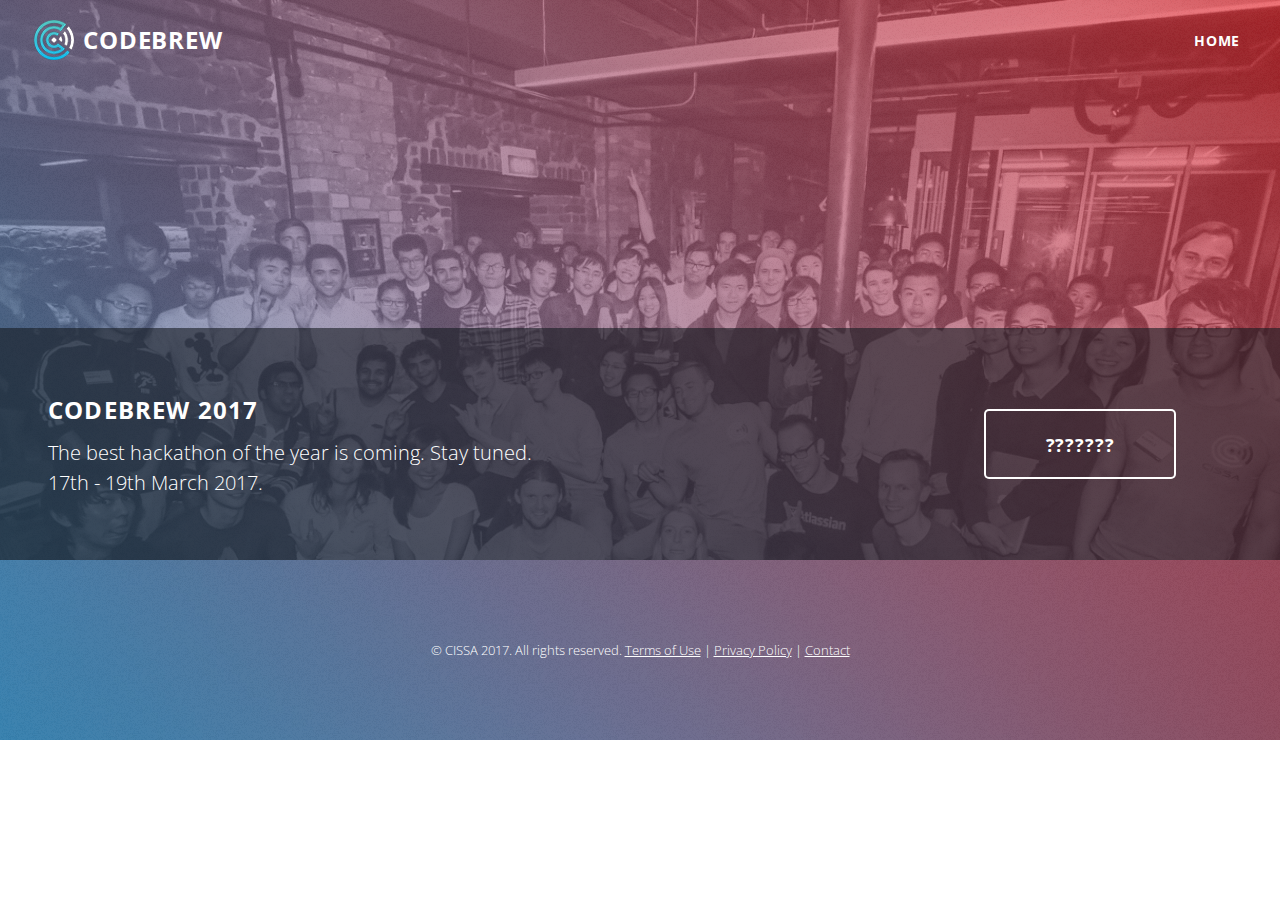
==== commit 6d81d84c: "Added countdown to event." ====
--- a/web/index.html
+++ b/web/index.html
@@ -4,6 +4,9 @@
 	pixelarity.com @pixelarity
 	License: pixelarity.com/license
 -->
+
+<!-- THIS IS JUST A SPLASH PAGE FOR NOW -->
+
 <html>
 	<head>
 		<title>Codebrew 2017</title>
@@ -13,6 +16,38 @@
 		<link rel="stylesheet" href="assets/css/main.css" />
 		<!--[if lte IE 8]><link rel="stylesheet" href="assets/css/ie8.css" /><![endif]-->
 		<!--[if lte IE 9]><link rel="stylesheet" href="assets/css/ie9.css" /><![endif]-->
+		<script>
+		var end = new Date('03/17/2017 10:1 AM');
+
+		    var _second = 1000;
+		    var _minute = _second * 60;
+		    var _hour = _minute * 60;
+		    var _day = _hour * 24;
+		    var timer;
+
+		    function showRemaining() {
+		        var now = new Date();
+		        var distance = end - now;
+		        if (distance < 0) {
+
+		            clearInterval(timer);
+		            document.getElementById('countdown').innerHTML = "It's here!";
+
+		            return;
+		        }
+		        var days = Math.floor(distance / _day);
+		        var hours = Math.floor((distance % _day) / _hour);
+		        var minutes = Math.floor((distance % _hour) / _minute);
+		        var seconds = Math.floor((distance % _minute) / _second);
+
+		        document.getElementById('countdown').innerHTML = days + 'days ';
+		        document.getElementById('countdown').innerHTML += hours + 'hrs ';
+		        document.getElementById('countdown').innerHTML += minutes + 'mins ';
+		        document.getElementById('countdown').innerHTML += seconds + 'secs';
+		    }
+
+		    timer = setInterval(showRemaining, 1000);
+		</script>
 	</head>
 	<body class="landing">
 
@@ -22,7 +57,7 @@
 				<nav id="nav">
 					<ul>
 						<li><a href="index.html">Home</a></li>
-						<li>
+						<!--<li>
 							<a href="#" class="submenu">Page Layouts</a>
 							<ul>
 								<li><a href="left-sidebar.html">Left Sidebar</a></li>
@@ -38,153 +73,29 @@
 									</ul>
 								</li>
 							</ul>
-						</li>
+						</li>-->
 						<!--<li><a href="elements.html">Elements</a></li>-->
 					</ul>
 				</nav>
 			</header>
-
+	
 		<!-- Banner -->
 			<section id="banner">
 				<div class="content">
 					<div class="inner">
 						<header>
 							<h2>Codebrew 2017</h2>
-							<p>The best hackathon of the year is here, hold on to your butts.</p>
+							<p>The best hackathon of the year is coming. Stay tuned.</br>17th - 19th March 2017.</p>
 						</header>
 						<ul class="actions">
-							<li><a href="#" class="button huge">Sign up</a></li>
+							<li><a href="#" class="button huge" id="countdown">???????</a></li>
 						</ul>
 					</div>
 				</div>
 			</section>
-
-		<!-- One -->
-			<section id="one" class="wrapper">
-				<div class="inner">
-					<ul class="features">
-						<li>
-							<h3 class="icon style1 fa-trophy">1st prize - $1000</h3>
-							<p>blah blah blah. todo: change the trophy icon colours to be gold, silver and bronze.</p>
-						</li>
-						<li>
-							<h3 class="icon style2 fa-trophy">1st prize - $1000</h3>
-							<p>Lorem ipsum dolor sit amet interdum mollis sapien. Sed ac risus. Phasellus lacinia, ullamcorper laoreet, lectus arcu pulvinar lorem ipsum interdum sed tempus sagittis lorem feugiat. In fringilla diet consectetur. Morbi libero orci, consectetur in odio maximus felis.</p>
-						</li>
-						<li>
-							<h3 class="icon style3 fa-trophy">1st prize - $1000</h3>
-							<p>Lorem ipsum dolor sit amet interdum mollis sapien. Sed ac risus. Phasellus lacinia, ullamcorper laoreet, lectus arcu pulvinar lorem ipsum interdum sed tempus sagittis lorem feugiat. In fringilla diet consectetur. Morbi libero orci, consectetur in odio maximus felis.</p>
-						</li>
-					</ul>
-				</div>
-			</section>
-
-		<!-- Two -->
-			<section id="two" class="wrapper cta">
-				<div class="inner">
-					<header>
-						<h2>something about the theme</h2>
-						<ul class="actions">
-							<li><a href="#" class="button big">How it works</a></li>
-						</ul>
-					</header>
-					<p>a whole bunch more about the theme, maybe something about last year's theme. maybe some suggestions and stuff like that, inspiration 
-					and all blah blah blah blah blah blah blah blah blah blah blah blah blah blah blah blah blah blah blah blah blah blah blah blah blah blah blah blah blah blah blah blah blah blah blah blah blah blah blah blah blah blah </p>
-				</div>
-			</section>
-
-		<!-- Three -->
-			<section id="three" class="wrapper">
-				<div class="inner">
-					<header class="major">
-						<h2>Judges</h2>
-						<p>We got the best judges in the whole goddamn country yo</p>
-					</header>
-					<div class="posts">
-						<section class="post">
-							<a href="#" class="image"><img src="images/pic01.jpg" alt="" /></a>
-							<div class="content">
-								<h3>andrew turpin</h3>
-								<p>description about andrew turpin (and how he's a top tier guy for supporting cissa and codebrew)</p>
-								<a href="#" class="button">More</a>
-							</div>
-						</section>
-						<section class="post">
-							<a href="#" class="image"><img src="images/pic02.jpg" alt="" /></a>
-							<div class="content">
-								<h3>Imperdiet egestas</h3>
-								<p>Lorem ipsum dolor sit amet interdum arcu pulvinar lorem ipsum sed feugiat etiam sed magna adipiscing.</p>
-								<a href="#" class="button">More</a>
-							</div>
-						</section>
-						<section class="post">
-							<a href="#" class="image"><img src="images/pic03.jpg" alt="" /></a>
-							<div class="content">
-								<h3>Urna varius</h3>
-								<p>Lorem ipsum dolor sit amet interdum arcu pulvinar lorem ipsum sed feugiat etiam sed magna adipiscing.</p>
-								<a href="#" class="button">More</a>
-							</div>
-						</section>
-						<section class="post">
-							<a href="#" class="image"><img src="images/pic04.jpg" alt="" /></a>
-							<div class="content">
-								<h3>Elit ligula commodo</h3>
-								<p>Lorem ipsum dolor sit amet interdum arcu pulvinar lorem ipsum sed feugiat etiam sed magna adipiscing.</p>
-								<a href="#" class="button">More</a>
-							</div>
-						</section>
-						<section class="post">
-							<a href="#" class="image"><img src="images/pic05.jpg" alt="" /></a>
-							<div class="content">
-								<h3>Rutrum sed erat</h3>
-								<p>Lorem ipsum dolor sit amet interdum arcu pulvinar lorem ipsum sed feugiat etiam sed magna adipiscing.</p>
-								<a href="#" class="button">More</a>
-							</div>
-						</section>
-						<section class="post">
-							<a href="#" class="image"><img src="images/pic06.jpg" alt="" /></a>
-							<div class="content">
-								<h3>Cubilia metus</h3>
-								<p>Lorem ipsum dolor sit amet interdum arcu pulvinar lorem ipsum sed feugiat etiam sed magna adipiscing.</p>
-								<a href="#" class="button">More</a>
-							</div>
-						</section>
-					</div>
-				</div>
-			</section>
-
+	
 		<!-- Footer -->
 			<footer id="footer">
-				<div class="content">
-					<div class="inner">
-						<section class="about">
-							<h3>Contact us</h3>
-							<p>The CISSA team would love to hear from you, blah blah blah</p>
-							<ul class="actions">
-								<li><a href="#" class="button">Learn More</a></li>
-							</ul>
-						</section>
-						<ul class="icons bulleted">
-							<li class="icon fa-map-marker">
-								<h3>Address</h3>
-								<p>Untitled Corp<br />
-								1234 Fictional Road<br />
-								Suite 5432<br />
-								Nashville, TN 00000</p>
-							</li>
-						</ul>
-						<ul class="icons bulleted">
-							<li class="icon fa-phone">
-								<h3>Phone</h3>
-								<p>(000) 000-0000</p>
-							</li>
-							<li class="icon fa-envelope-o">
-								<h3>Email</h3>
-								<p><a href="#">information@untitled.tld</a></p>
-							</li>
-						</ul>
-					</div>
-				</div>
 				<p class="copyright">&copy; CISSA 2017. All rights reserved.<br />
 				<a href="#">Terms of Use</a> | <a href="#">Privacy Policy</a> | <a href="#">Contact</a></p>
 			</footer>
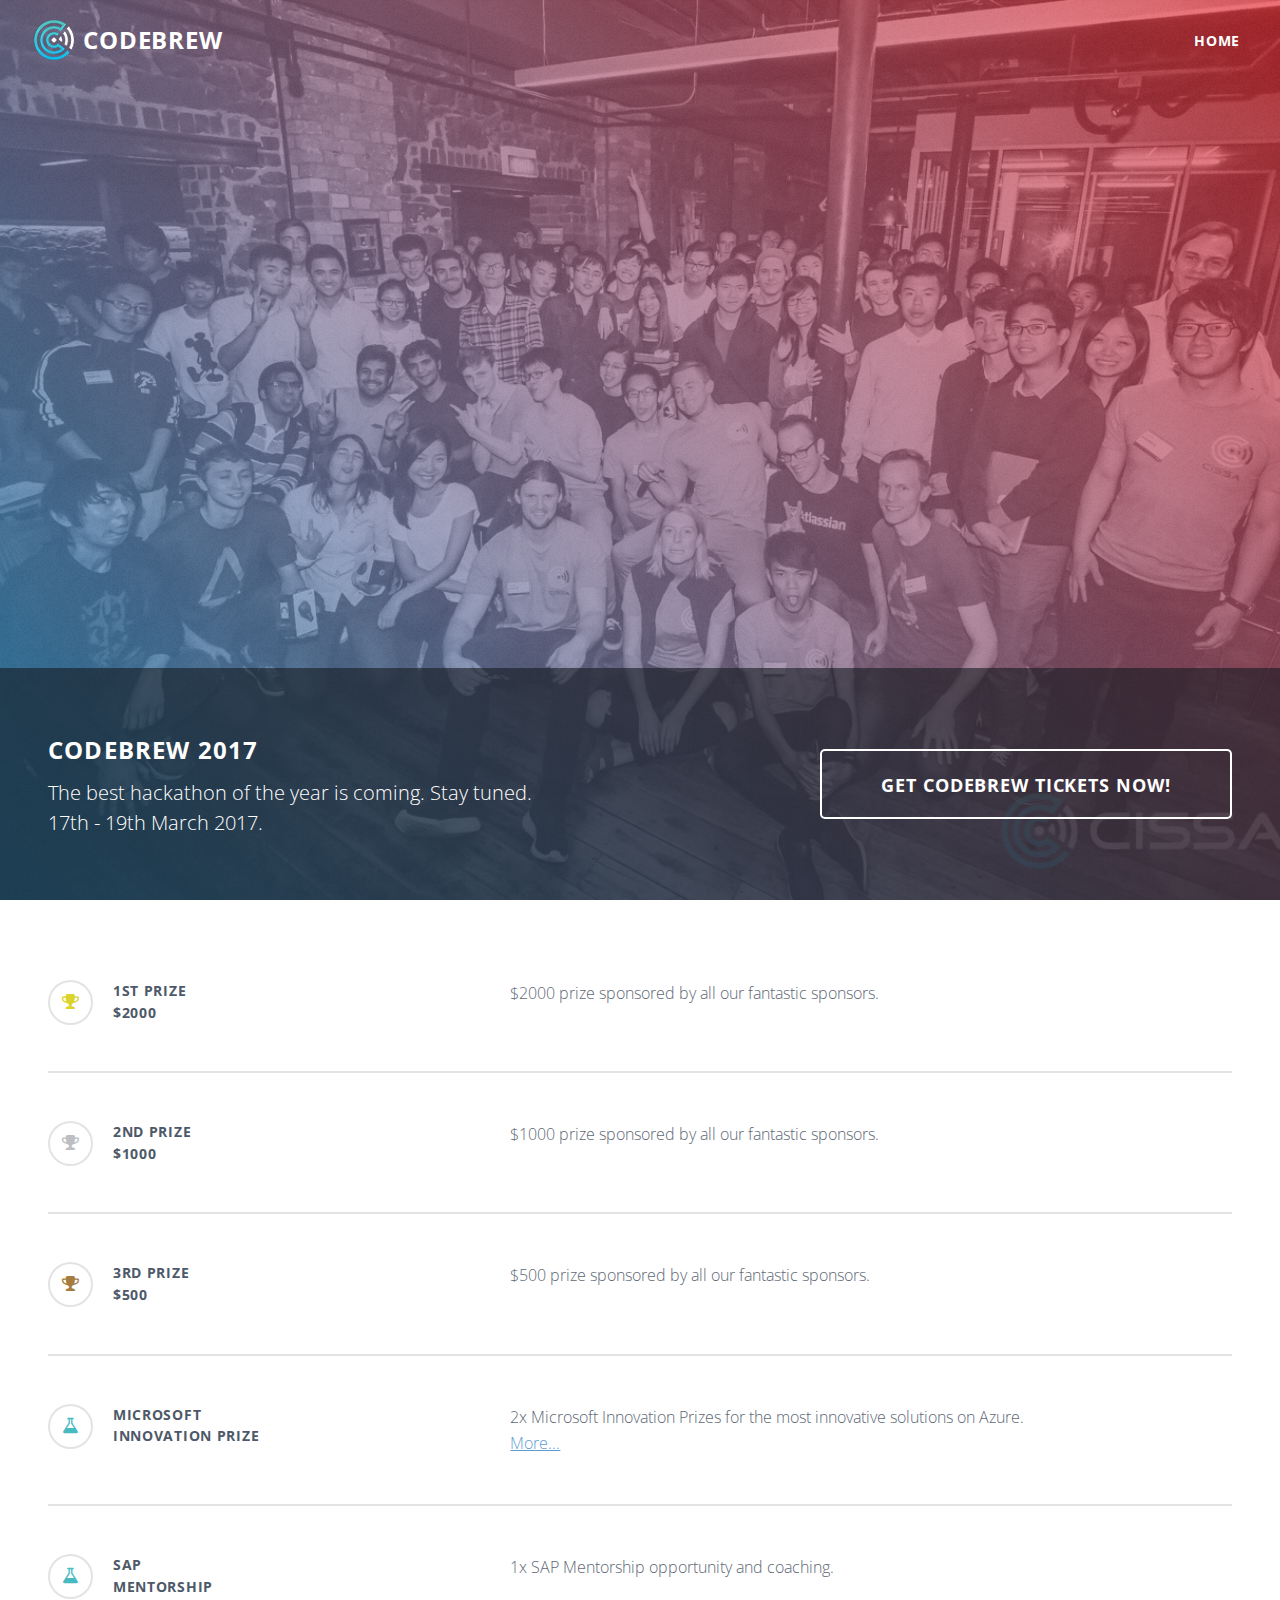
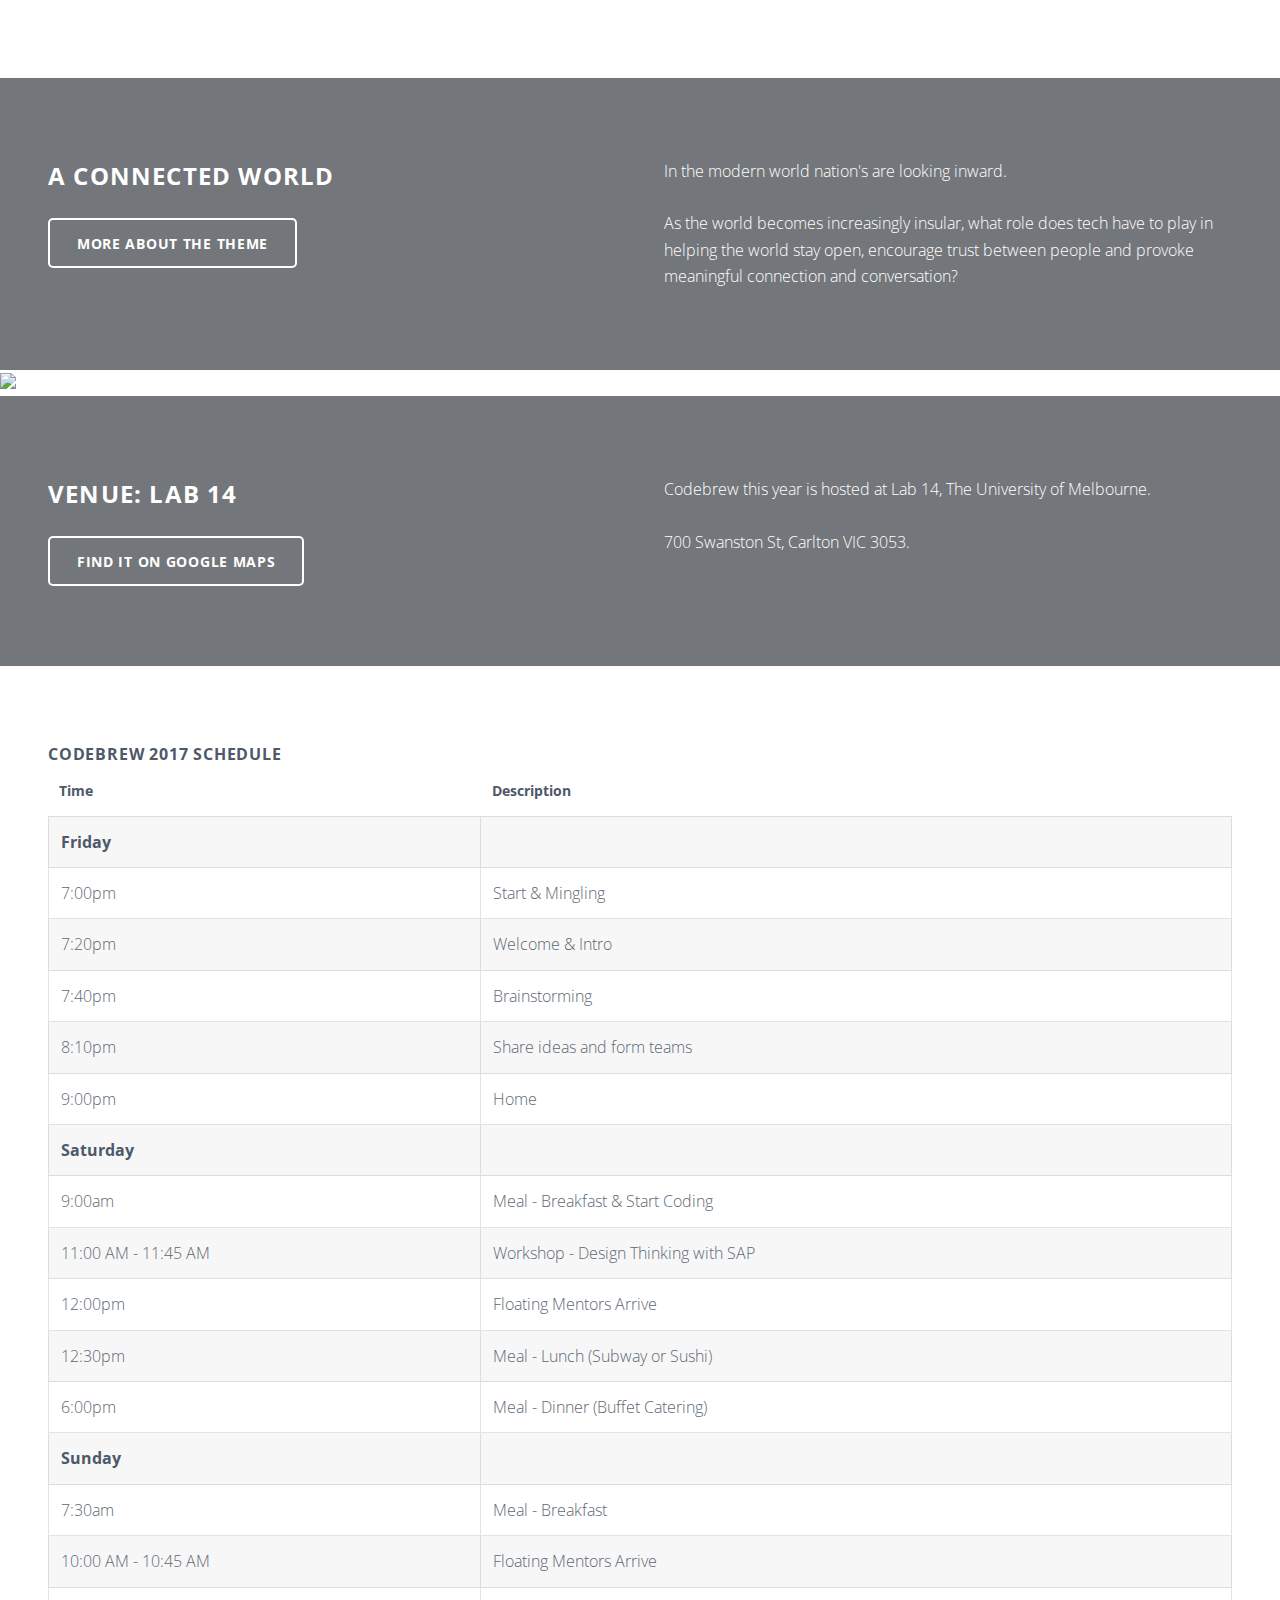
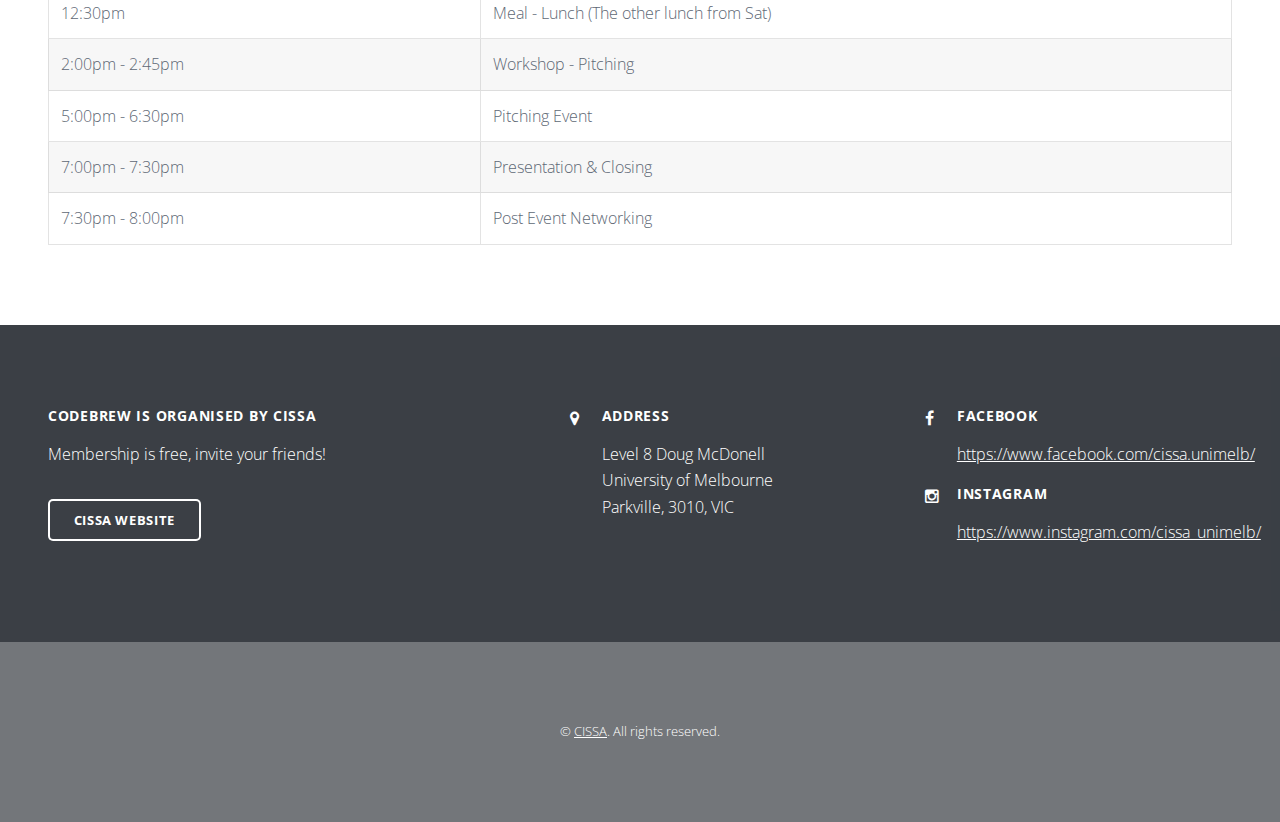
==== commit 46e466e9: "- Updated the prizes to include SAP. - Updated the colours of the prize icons" ====
--- a/web/index.html
+++ b/web/index.html
@@ -16,6 +16,8 @@
 		<link rel="stylesheet" href="assets/css/main.css" />
 		<!--[if lte IE 8]><link rel="stylesheet" href="assets/css/ie8.css" /><![endif]-->
 		<!--[if lte IE 9]><link rel="stylesheet" href="assets/css/ie9.css" /><![endif]-->
+        <link rel="shortcut icon" href="/favicon.ico" type="image/x-icon">
+        <link rel="icon" href="/favicon.ico" type="image/x-icon">
 		<script>
 		var end = new Date('03/17/2017 10:1 AM');
 
@@ -48,6 +50,24 @@
 
 		    timer = setInterval(showRemaining, 1000);
 		</script>
+        <script>
+        var status = "less";
+
+        function toggleText()
+        {
+            var text="Teams will receive cash commercialisation grants and may gain entry into the Imagine Cup Australia Finals (22nd April) for the chance to be sent to Seattle and represent Australia in the Imagine Cup Global competition. ";
+
+            if (status == "less") {
+                document.getElementById("textArea").innerHTML=text;
+                document.getElementById("toggleButton").innerText = "Less...";
+                status = "more";
+            } else if (status == "more") {
+                document.getElementById("textArea").innerHTML = "";
+                document.getElementById("toggleButton").innerText = "More...";
+                status = "less"
+            }
+        }
+        </script>
 	</head>
 	<body class="landing">
 
@@ -78,8 +98,8 @@
 					</ul>
 				</nav>
 			</header>
-	
-		<!-- Banner -->
+
+		<!-- Banner Splash -->
 			<section id="banner">
 				<div class="content">
 					<div class="inner">
@@ -88,16 +108,208 @@
 							<p>The best hackathon of the year is coming. Stay tuned.</br>17th - 19th March 2017.</p>
 						</header>
 						<ul class="actions">
-							<li><a href="#" class="button huge" id="countdown">???????</a></li>
+                            <!-- id="countdown" -->
+							<li><a href="http://codebrew.eventbrite.com.au/" class="button huge" >Get Codebrew tickets now!</a></li>
 						</ul>
 					</div>
 				</div>
 			</section>
-	
-		<!-- Footer -->
+
+        <!-- One Prizes -->
+			<section id="one" class="wrapper">
+				<div class="inner">
+					<ul class="features">
+						<li>
+							<h3 class="icon fa-trophy ">1st prize</br>$2000</h3>
+							<p>$2000 prize sponsored by all our fantastic sponsors.</p>
+						</li>
+						<li>
+							<h3 class="icon fa-trophy">2nd prize</br>$1000</h3>
+							<p>$1000 prize sponsored by all our fantastic sponsors.</p>
+						</li>
+						<li>
+							<h3 class="icon fa-trophy">3rd prize</br>$500</h3>
+							<p>$500 prize sponsored by all our fantastic sponsors.</p>
+						</li>
+                        <li>
+							<h3 class="icon fa-flask">Microsoft</br>Innovation Prize</h3>
+							<p>2x Microsoft Innovation Prizes for the most innovative solutions on Azure.
+                            </br><span id="textArea"></span><a id="toggleButton" onclick="toggleText();" href="javascript:void(0);">More...</a></p>
+						</li>
+                        <li>
+                            <h3 class="icon fa-flask">SAP</br>Mentorship</h3>
+                            <p>1x SAP Mentorship opportunity and coaching.</p>
+                        </li>
+					</ul>
+				</div>
+			</section>
+
+        <!-- Two Theme -->
+			<section id="two" class="wrapper cta">
+				<div class="inner">
+					<header>
+						<h2>A Connected World</h2>
+						<ul class="actions">
+							<li><a href="#" class="button big">More about the theme</a></li>
+						</ul>
+					</header>
+					<p>In the modern world nation's are looking inward.</br></br>
+                    As the world becomes increasingly insular, what role does
+                       tech have to play in helping the world stay open,
+                       encourage trust between people and provoke meaningful connection and conversation?
+                   </p>
+				</div>
+			</section>
+
+        <!-- Sponsors -->
+        <img style="width:100%;" id="image" src="images/cb_sponsors.jpg">
+
+        <!-- Two Theme -->
+			<section id="two" class="wrapper cta2">
+				<div class="inner">
+					<header>
+						<h2>Venue: Lab 14</h2>
+						<ul class="actions">
+							<li><a href="https://goo.gl/maps/vBGC9khwLh42" class="button big">Find it on Google Maps</a></li>
+						</ul>
+					</header>
+					<p>Codebrew this year is hosted at Lab 14, The University of Melbourne.</br></br>
+                    700 Swanston St, Carlton VIC 3053.
+                   </p>
+				</div>
+			</section>
+
+		<!-- Three Judges -->
+        <section id="one" class="wrapper">
+            <div class="inner">
+            <h1>Codebrew 2017 Schedule</h4>
+            <div class="table-wrapper">
+                <table class="alt">
+                    <thead>
+                        <tr>
+                            <th>Time</th>
+                            <th>Description</th>
+                        </tr>
+                    </thead>
+                    <tbody>
+                        <tr>
+                            <td><b>Friday</b></td>
+                            <td></td>
+                        </tr>
+                        <tr>
+                            <td>7:00pm</td>
+                            <td>Start & Mingling</td>
+                        </tr>
+                        <tr>
+                            <td>7:20pm</td>
+                            <td>Welcome & Intro</td>
+                        </tr>
+                        <tr>
+                            <td>7:40pm</td>
+                            <td>Brainstorming</td>
+                        </tr>
+                        <tr>
+                            <td>8:10pm</td>
+                            <td>Share ideas and form teams</td>
+                        </tr>
+                        <tr>
+                            <td>9:00pm</td>
+                            <td>Home</td>
+                        </tr>
+                        <tr>
+                            <td><b>Saturday</b></td>
+                            <td></td>
+                        </tr>
+                        <tr>
+                            <td>9:00am</td>
+                            <td>Meal - Breakfast & Start Coding</td>
+                        </tr>
+                        <tr>
+                            <td>11:00 AM - 11:45 AM</td>
+                            <td>Workshop - Design Thinking with SAP</td>
+                        </tr>
+                        <tr>
+                            <td>12:00pm</td>
+                            <td>Floating Mentors Arrive</td>
+                        </tr>
+                        <tr>
+                            <td>12:30pm</td>
+                            <td>Meal - Lunch (Subway or Sushi)</td>
+                        </tr>
+                        <tr>
+                            <td>6:00pm</td>
+                            <td>Meal - Dinner (Buffet Catering)</td>
+                        </tr>
+                        <tr>
+                            <td><b>Sunday</b></td>
+                            <td></td>
+                        </tr>
+                        <tr>
+                            <td>7:30am</td>
+                            <td>Meal - Breakfast</td>
+                        </tr>
+                        <tr>
+                            <td>10:00 AM - 10:45 AM</td>
+                            <td>Floating Mentors Arrive</td>
+                        </tr>
+                        <tr>
+                            <td>12:30pm</td>
+                            <td>Meal - Lunch (The other lunch from Sat)</td>
+                        </tr>
+                        <tr>
+                            <td>2:00pm - 2:45pm</td>
+                            <td>Workshop - Pitching</td>
+                        </tr>
+                        <tr>
+                            <td>5:00pm - 6:30pm</td>
+                            <td>Pitching Event</td>
+                        </tr>
+                        <tr>
+                            <td>7:00pm - 7:30pm</td>
+                            <td>Presentation & Closing</td>
+                        </tr>
+                        <tr>
+                            <td>7:30pm - 8:00pm</td>
+                            <td>Post Event Networking</td>
+                        </tr>
+                    </tbody>
+                </table>
+            </div>
+        </div>
+        </section>
+
+        <!-- Footer -->
 			<footer id="footer">
-				<p class="copyright">&copy; CISSA 2017. All rights reserved.<br />
-				<a href="#">Terms of Use</a> | <a href="#">Privacy Policy</a> | <a href="#">Contact</a></p>
+				<div class="content">
+					<div class="inner">
+						<section class="about">
+							<h3>Codebrew is organised by CISSA</h3>
+							<p>Membership is free, invite your friends!</p>
+							<ul class="actions">
+								<li><a href="http://cissa.org.au" class="button">CISSA Website</a></li>
+							</ul>
+						</section>
+						<ul class="icons bulleted">
+							<li class="icon fa-map-marker">
+								<h3>Address</h3>
+								<p>Level 8 Doug McDonell<br />
+								University of Melbourne<br />
+								Parkville, 3010, VIC</p>
+							</li>
+						</ul>
+						<ul class="icons bulleted">
+							<li class="icon fa-facebook">
+								<h3>Facebook</h3>
+								<p><a href='https://www.facebook.com/cissa.unimelb/'>https://www.facebook.com/cissa.unimelb/</a></p>
+							</li>
+							<li class="icon fa-instagram">
+								<h3>Instagram</h3>
+								<p><a href='https://www.instagram.com/cissa_unimelb/'>https://www.instagram.com/cissa_unimelb/</a></p>
+							</li>
+						</ul>
+					</div>
+				</div>
+				<p class="copyright">&copy; <a href="http://cissa.org.au">CISSA</a>. All rights reserved.<br />
 			</footer>
 
 		<!-- Scripts -->
@@ -110,4 +322,4 @@
 			<script src="assets/js/main.js"></script>
 
 	</body>
-</html>+</html>
--- a/web/assets/css/main.css
+++ b/web/assets/css/main.css
@@ -2393,16 +2393,24 @@
 			border-color: rgba(144, 144, 144, 0.25);
 		}
 
-		ul.features li:nth-child(3n - 2) h3:before {
-			color: #5f9dd2;
-		}
-
-		ul.features li:nth-child(3n - 1) h3:before {
-			color: #758ce1;
-		}
-
-		ul.features li:nth-child(3n) h3:before {
-			color: #e286a9;
+        ul.features li:nth-child(5n - 4) h3:before {
+			color: #dbd42c; /* NOTE trophy 1 here!!!! */
+		}
+
+		ul.features li:nth-child(5n - 3) h3:before {
+			color: #BDBEC2; /* NOTE trophy 2 here!!!! */
+		}
+
+		ul.features li:nth-child(5n - 2) h3:before {
+			color: #A67D3D; /* NOTE trophy 3 here!!! */
+		}
+
+        ul.features li:nth-child(5n - 1) h3:before {
+			color: #47BBC0; /* NOTE trophy 4 here!!! */
+		}
+
+		ul.features li:nth-child(5n) h3:before {
+			color: #47BBC0; /* NOTE trophy 5 here!!! */
 		}
 
 /* Posts */
@@ -3513,11 +3521,12 @@
 				border-color: #ffffff;
 			}
 
+        /* NOTE */
 		.wrapper.cta {
-			background-image: -moz-linear-gradient(top, rgba(21, 27, 33, 0.6), rgba(21, 27, 33, 0.6)), url("images/overlay.png"), -moz-linear-gradient(45deg, rgba(39, 161, 227, 0.65), rgba(231, 35, 42, 0.65)), url("../../images/cta.jpg");
-			background-image: -webkit-linear-gradient(top, rgba(21, 27, 33, 0.6), rgba(21, 27, 33, 0.6)), url("images/overlay.png"), -webkit-linear-gradient(45deg, rgba(39, 161, 227, 0.65), rgba(231, 35, 42, 0.65)), url("../../images/cta.jpg");
-			background-image: -ms-linear-gradient(top, rgba(21, 27, 33, 0.6), rgba(21, 27, 33, 0.6)), url("images/overlay.png"), -ms-linear-gradient(45deg, rgba(39, 161, 227, 0.65), rgba(231, 35, 42, 0.65)), url("../../images/cta.jpg");
-			background-image: linear-gradient(top, rgba(21, 27, 33, 0.6), rgba(21, 27, 33, 0.6)), url("images/overlay.png"), linear-gradient(45deg, rgba(39, 161, 227, 0.65), rgba(231, 35, 42, 0.65)), url("../../images/cta.jpg");
+			background-image: -moz-linear-gradient(top, rgba(21, 27, 33, 0.6), rgba(21, 27, 33, 0.6)), url("images/earth.png"), -moz-linear-gradient(45deg, rgba(39, 161, 227, 0.65), rgba(231, 35, 42, 0.65)), url("../../images/earth.jpg");
+			background-image: -webkit-linear-gradient(top, rgba(21, 27, 33, 0.6), rgba(21, 27, 33, 0.6)), url("images/earth.png"), -webkit-linear-gradient(45deg, rgba(39, 161, 227, 0.65), rgba(231, 35, 42, 0.65)), url("../../images/earth.jpg");
+			background-image: -ms-linear-gradient(top, rgba(21, 27, 33, 0.6), rgba(21, 27, 33, 0.6)), url("images/earth.png"), -ms-linear-gradient(45deg, rgba(39, 161, 227, 0.65), rgba(231, 35, 42, 0.65)), url("../../images/earth.jpg");
+			background-image: linear-gradient(top, rgba(21, 27, 33, 0.6), rgba(21, 27, 33, 0.6)), url("images/earth.png"), linear-gradient(45deg, rgba(39, 161, 227, 0.65), rgba(231, 35, 42, 0.65)), url("../../images/earth.jpg");
 			background-position: center center;
 			background-size: auto, auto, cover, cover;
 			background-attachment: fixed, fixed, fixed, fixed;
@@ -3626,14 +3635,142 @@
 					padding-left: 0;
 					width: 50%;
 				}
-
-			body.is-mobile .wrapper.cta {
+            body.is-mobile .wrapper.cta {
 				background-attachment: scroll;
 			}
 
 			@media screen and (max-width: 980px) {
 
 				.wrapper.cta > .inner > * {
+					width: 100% !important;
+					padding-left: 0 !important;
+				}
+
+			}
+
+
+        /* NOTE */
+		.wrapper.cta2 {
+			background-image: -moz-linear-gradient(top, rgba(21, 27, 33, 0.6), rgba(21, 27, 33, 0.6)), url("images/lab14.png"), -moz-linear-gradient(45deg, rgba(39, 161, 227, 0.65), rgba(231, 35, 42, 0.65)), url("../../images/lab14.jpg");
+			background-image: -webkit-linear-gradient(top, rgba(21, 27, 33, 0.6), rgba(21, 27, 33, 0.6)), url("images/lab14.png"), -webkit-linear-gradient(45deg, rgba(39, 161, 227, 0.65), rgba(231, 35, 42, 0.65)), url("../../images/lab14.jpg");
+			background-image: -ms-linear-gradient(top, rgba(21, 27, 33, 0.6), rgba(21, 27, 33, 0.6)), url("images/lab14.png"), -ms-linear-gradient(45deg, rgba(39, 161, 227, 0.65), rgba(231, 35, 42, 0.65)), url("../../images/lab14.jpg");
+			background-image: linear-gradient(top, rgba(21, 27, 33, 0.6), rgba(21, 27, 33, 0.6)), url("images/lab14.png"), linear-gradient(45deg, rgba(39, 161, 227, 0.65), rgba(231, 35, 42, 0.65)), url("../../images/lab14.jpg");
+			background-position: center center;
+			background-size: auto, auto, cover, cover;
+			background-attachment: fixed, fixed, fixed, fixed;
+			background-repeat: repeat, repeat, no-repeat, no-repeat;
+			background-color: rgba(21, 27, 33, 0.6);
+			color: #ffffff;
+		}
+
+			.wrapper.cta2 input, .wrapper.cta2 select, .wrapper.cta2 textarea {
+				color: #ffffff;
+			}
+
+			.wrapper.cta2 a {
+				color: #ffffff;
+			}
+
+			.wrapper.cta2 strong, .wrapper.cta2 b {
+				color: #ffffff;
+			}
+
+			.wrapper.cta2 h1, .wrapper.cta2 h2, .wrapper.cta2 h3, .wrapper.cta2 h4, .wrapper.cta2 h5, .wrapper.cta2 h6 {
+				color: #ffffff;
+			}
+
+			.wrapper.cta2 blockquote {
+				border-left-color: #ffffff;
+			}
+
+			.wrapper.cta2 code {
+				background: rgba(255, 255, 255, 0.075);
+				border-color: #ffffff;
+			}
+
+			.wrapper.cta2 hr {
+				border-bottom-color: #ffffff;
+			}
+
+			.wrapper.cta2 input[type="submit"],
+			.wrapper.cta2 input[type="reset"],
+			.wrapper.cta2 input[type="button"],
+			.wrapper.cta2 button,
+			.wrapper.cta2 .button {
+				background-color: transparent;
+				box-shadow: inset 0 0 0 2px #ffffff;
+				color: #ffffff !important;
+				letter-spacing: 0.05em;
+				text-transform: uppercase;
+			}
+
+				.wrapper.cta2 input[type="submit"]:hover,
+				.wrapper.cta2 input[type="reset"]:hover,
+				.wrapper.cta2 input[type="button"]:hover,
+				.wrapper.cta2 button:hover,
+				.wrapper.cta2 .button:hover {
+					background-color: rgba(255, 255, 255, 0.075);
+				}
+
+				.wrapper.cta2 input[type="submit"]:active,
+				.wrapper.cta2 input[type="reset"]:active,
+				.wrapper.cta2 input[type="button"]:active,
+				.wrapper.cta2 button:active,
+				.wrapper.cta2 .button:active {
+					background-color: rgba(255, 255, 255, 0.2);
+				}
+
+				.wrapper.cta2 input[type="submit"].icon:before,
+				.wrapper.cta2 input[type="reset"].icon:before,
+				.wrapper.cta2 input[type="button"].icon:before,
+				.wrapper.cta2 button.icon:before,
+				.wrapper.cta2 .button.icon:before {
+					color: #ffffff;
+				}
+
+				.wrapper.cta2 input[type="submit"].special,
+				.wrapper.cta2 input[type="reset"].special,
+				.wrapper.cta2 input[type="button"].special,
+				.wrapper.cta2 button.special,
+				.wrapper.cta2 .button.special {
+					box-shadow: none;
+					background-color: #ffffff;
+					color: rgba(21, 27, 33, 0.6) !important;
+				}
+
+					.wrapper.cta2 input[type="submit"].special.icon:before,
+					.wrapper.cta2 input[type="reset"].special.icon:before,
+					.wrapper.cta2 input[type="button"].special.icon:before,
+					.wrapper.cta2 button.special.icon:before,
+					.wrapper.cta2 .button.special.icon:before {
+						color: #ffffff;
+					}
+
+			.wrapper.cta2 > .inner {
+				display: -moz-flex;
+				display: -webkit-flex;
+				display: -ms-flex;
+				display: flex;
+			}
+
+				.wrapper.cta2 > .inner > * {
+					padding-left: 1.5em;
+					-ms-flex: auto;
+					width: 50%;
+				}
+
+				.wrapper.cta2 > .inner > :first-child {
+					padding-left: 0;
+					width: 50%;
+				}
+
+			body.is-mobile .wrapper.cta2 {
+				background-attachment: scroll;
+			}
+
+			@media screen and (max-width: 980px) {
+
+				.wrapper.cta2 > .inner > * {
 					width: 100% !important;
 					padding-left: 0 !important;
 				}
@@ -3859,7 +3996,7 @@
 			}
 
 			#header h1:before {
-				
+
 				border-radius: 100%;
 				color: #5f9dd2;
 				content: url("../../images/cissa-logo-header.png"); /* NOTE THIS TODO HELLO this is a unicode char in the header nav bar logo icon */
@@ -4085,7 +4222,7 @@
 		background-repeat: repeat, no-repeat, no-repeat;
 		position: relative;
 		min-height: 70vh;
-		height: 35em;
+		height: 100vh;
 	}
 
 		#banner .content {
@@ -4302,18 +4439,18 @@
 
 /* Footer */
 
-	#footer {
-		background-image: url("images/overlay.png"), -moz-linear-gradient(45deg, rgba(39, 161, 227, 0.65), rgba(231, 35, 42, 0.65)), url("../../images/banner.jpg");
-		background-image: url("images/overlay.png"), -webkit-linear-gradient(45deg, rgba(39, 161, 227, 0.65), rgba(231, 35, 42, 0.65)), url("../../images/banner.jpg");
-		background-image: url("images/overlay.png"), -ms-linear-gradient(45deg, rgba(39, 161, 227, 0.65), rgba(231, 35, 42, 0.65)), url("../../images/banner.jpg");
-		background-image: url("images/overlay.png"), linear-gradient(45deg, rgba(39, 161, 227, 0.65), rgba(231, 35, 42, 0.65)), url("../../images/banner.jpg");
-		background-position: center center;
-		background-size: auto, cover, cover;
-		background-attachment: fixed, fixed, fixed;
-		background-repeat: repeat, no-repeat, no-repeat;
-		background-color: rgba(21, 27, 33, 0.6);
-		color: #ffffff;
-	}
+    #footer {
+        background-image: url("images/overlay.png"), -moz-linear-gradient(45deg, rgba(39, 161, 227, 0.65), rgba(231, 35, 42, 0.65)), url("../../images/banner.jpg");
+        background-image: url("images/overlay.png"), -webkit-linear-gradient(45deg, rgba(39, 161, 227, 0.65), rgba(231, 35, 42, 0.65)), url("../../images/banner.jpg");
+        background-image: url("images/overlay.png"), -ms-linear-gradient(45deg, rgba(39, 161, 227, 0.65), rgba(231, 35, 42, 0.65)), url("../../images/banner.jpg");
+        background-image: url("images/overlay.png"), linear-gradient(45deg, rgba(39, 161, 227, 0.65), rgba(231, 35, 42, 0.65)), url("../../images/banner.jpg");
+        background-position: center center;
+        background-size: auto, cover, cover;
+        background-attachment: fixed, fixed, fixed;
+        background-repeat: repeat, no-repeat, no-repeat;
+        background-color: rgba(21, 27, 33, 0.6);
+        color: #ffffff;
+    }
 
 		#footer input, #footer select, #footer textarea {
 			color: #ffffff;
@@ -4494,7 +4631,7 @@
 		#footer .copyright {
 			font-size: 0.8em;
 			margin: 0;
-			padding: 8em 0;
+			padding: 0em 0;
 			text-align: center;
 		}
 
@@ -4715,4 +4852,8 @@
 					padding: 2.25em 1.25em;
 				}
 
-		}+		}
+
+.hide {
+  display: none;
+}
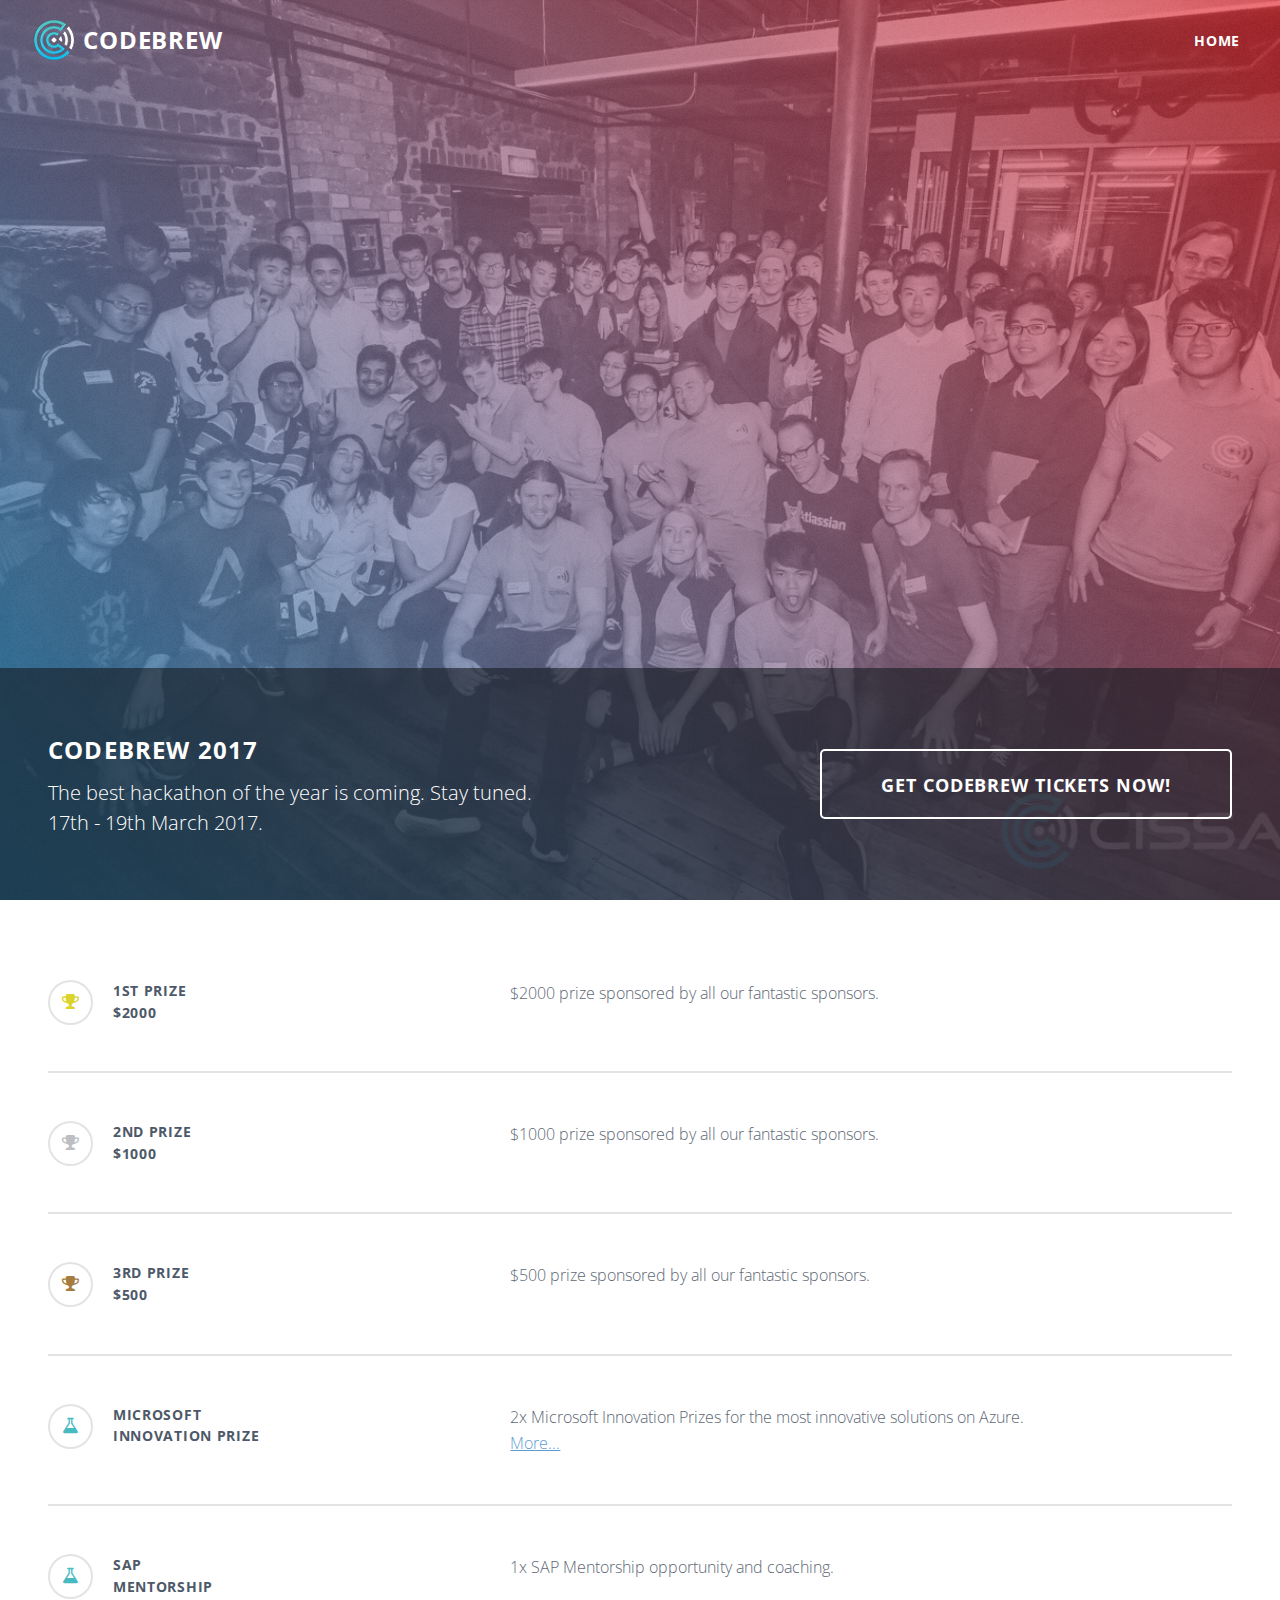
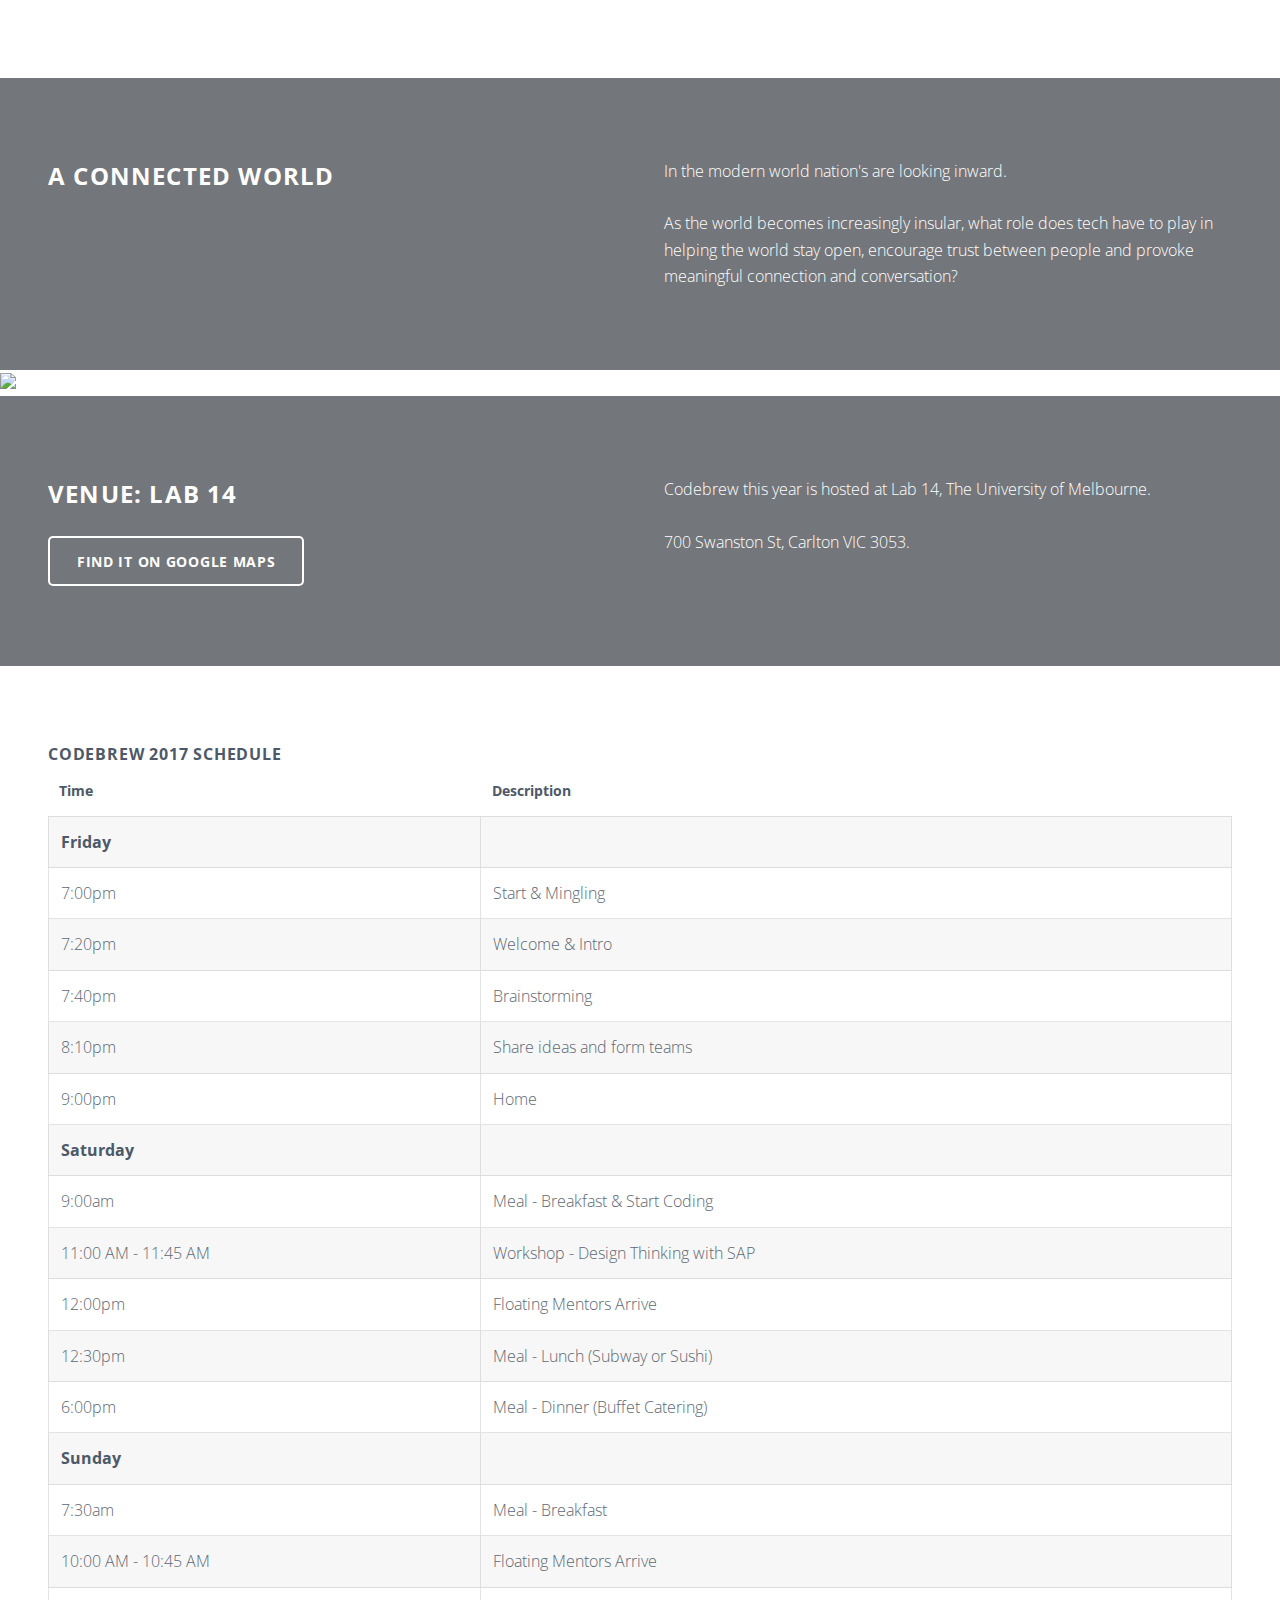
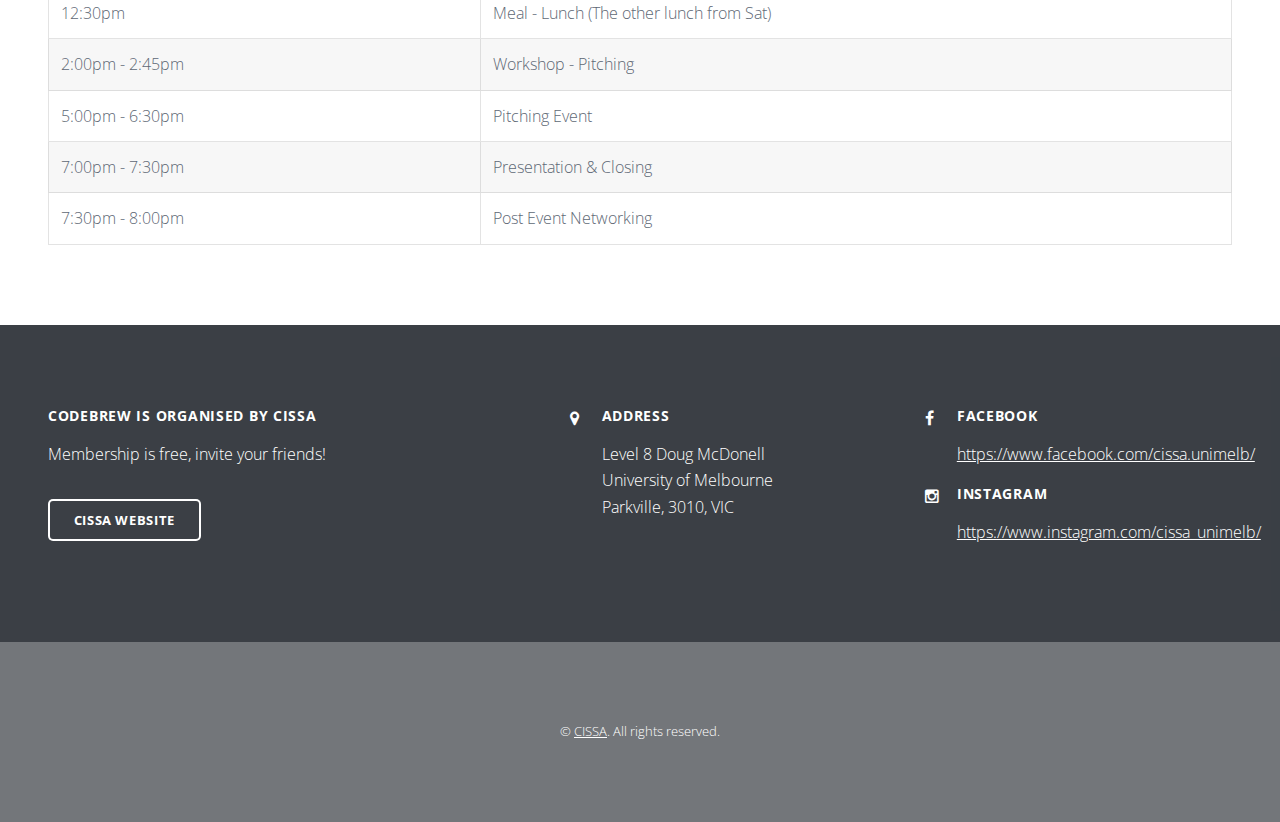
==== commit 9e5fbed7: "- Removed the button from the ‘CodeBrew Theme’ section. Theme examples will be included at a later d" ====
--- a/web/index.html
+++ b/web/index.html
@@ -149,9 +149,9 @@
 				<div class="inner">
 					<header>
 						<h2>A Connected World</h2>
-						<ul class="actions">
+                        <!--<ul class="actions">
 							<li><a href="#" class="button big">More about the theme</a></li>
-						</ul>
+						</ul>-->
 					</header>
 					<p>In the modern world nation's are looking inward.</br></br>
                     As the world becomes increasingly insular, what role does
